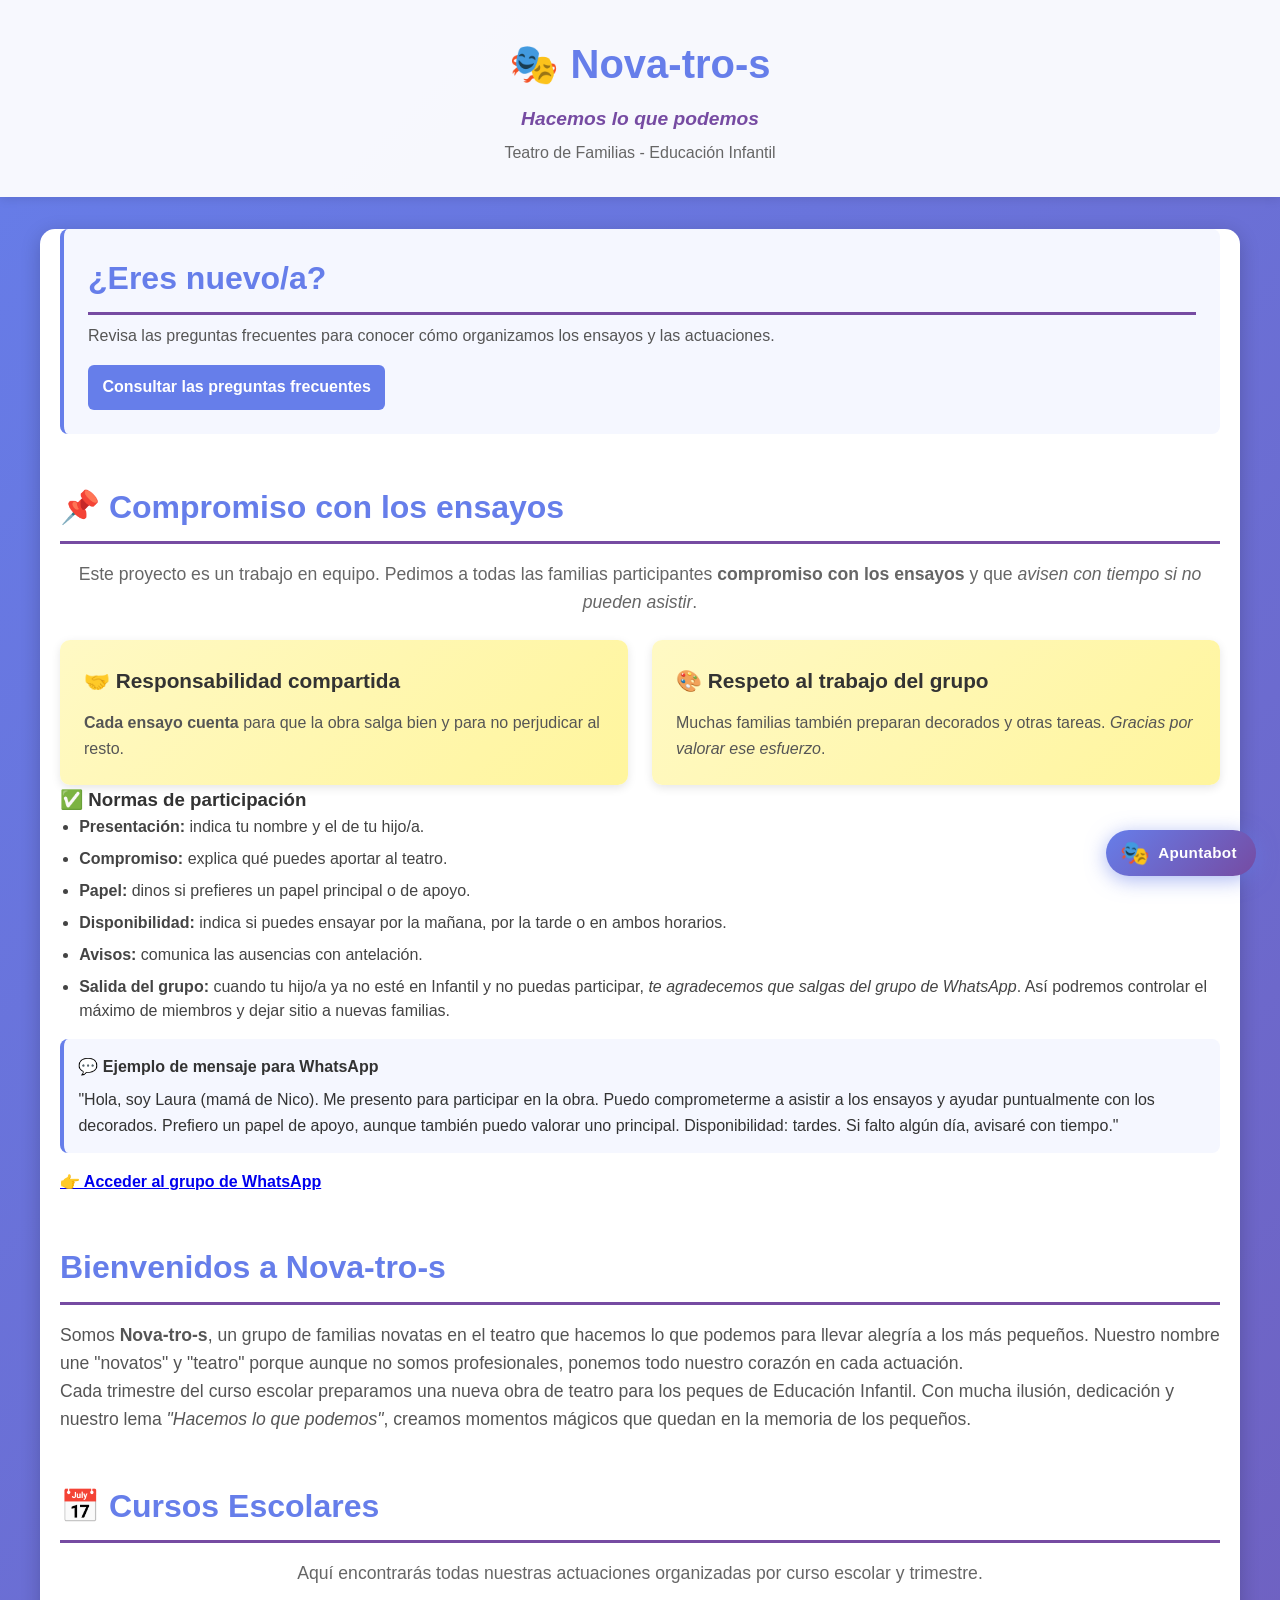
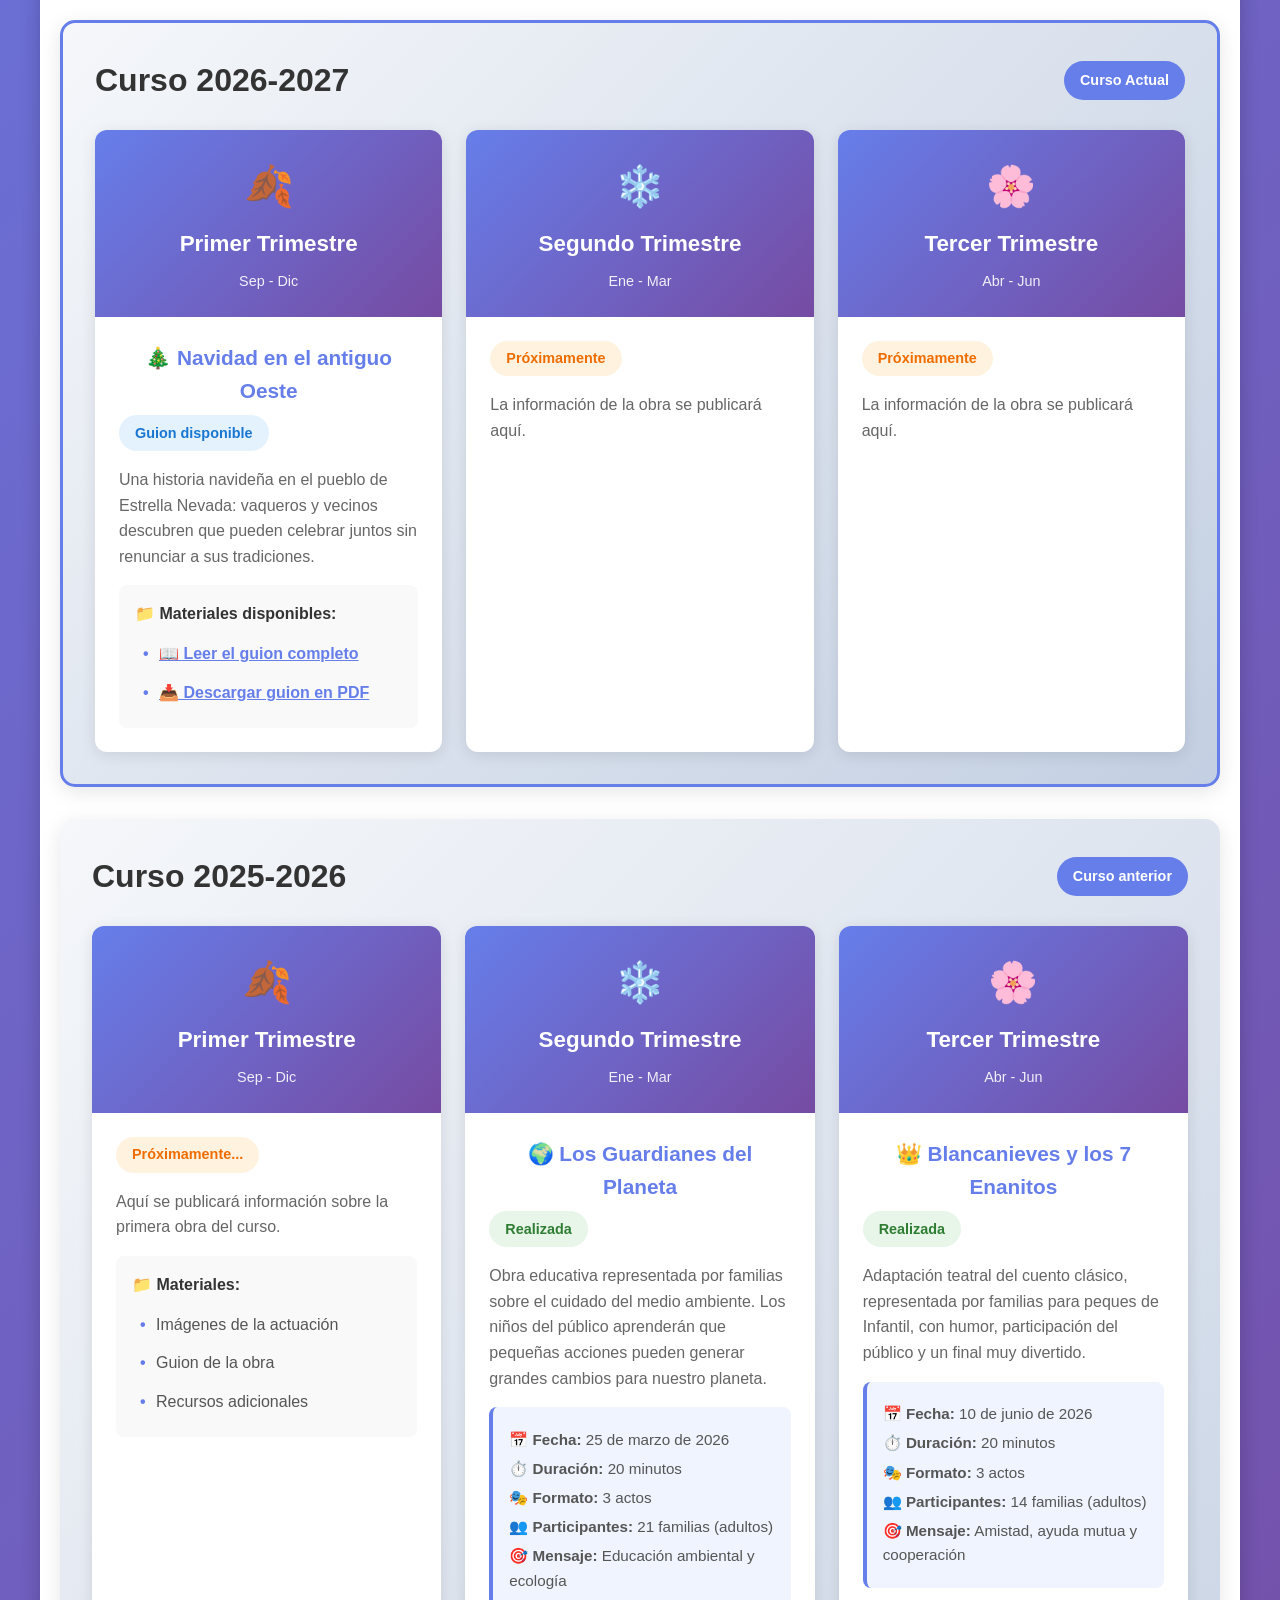
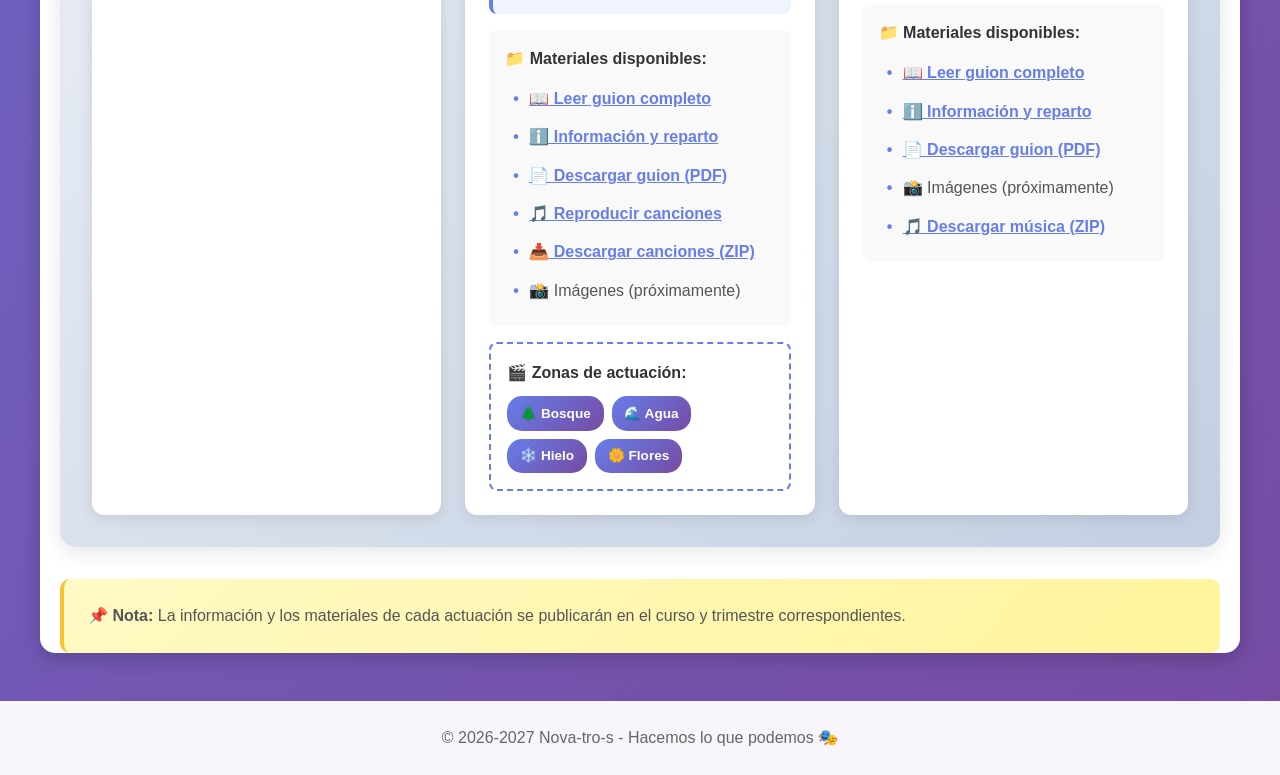
==== index.html @ dc146856 "fAq" ====
<!DOCTYPE html>
<html lang="es">
<head>
    <meta charset="UTF-8">
    <meta name="viewport" content="width=device-width, initial-scale=1.0">
    <title>Nova-tro-s - Teatro de Familias</title>
    <link rel="stylesheet" href="styles.css">
</head>
<body>
    <header>
        <div class="container">
            <h1>🎭 Nova-tro-s</h1>
            <p class="subtitle">Hacemos lo que podemos</p>
            <p class="tagline">Teatro de Familias - Educación Infantil</p>
        </div>
    </header>

    <main class="container">
        <section class="faq-promo" aria-labelledby="faq-promo-title">
            <h2 id="faq-promo-title">¿Eres nuevo/a?</h2>
            <p>Revisa las preguntas frecuentes para conocer cómo organizamos los ensayos y las actuaciones.</p>
            <a class="faq-promo-link" href="preguntas-frecuentes.html">Consultar las preguntas frecuentes</a>
        </section>

        <section class="acknowledgments">
            <h2>📌 Compromiso con los ensayos</h2>
            <p class="ack-intro">
                Este proyecto es un trabajo en equipo. Pedimos a todas las familias participantes
                <strong>compromiso con los ensayos</strong> y que <em>avisen con tiempo si no pueden asistir</em>.
            </p>
            <div class="ack-grid">
                <div class="ack-category">
                    <h3>🤝 Responsabilidad compartida</h3>
                    <p><strong>Cada ensayo cuenta</strong> para que la obra salga bien y para no perjudicar al resto.</p>
                </div>
                <div class="ack-category">
                    <h3>🎨 Respeto al trabajo del grupo</h3>
                    <p>Muchas familias también preparan decorados y otras tareas. <em>Gracias por valorar ese esfuerzo</em>.</p>
                </div>
            </div>

            <h3>✅ Normas de participación</h3>
            <ul class="commitment-rules">
                <li><strong>Presentación:</strong> indica tu nombre y el de tu hijo/a.</li>
                <li><strong>Compromiso:</strong> explica qué puedes aportar al teatro.</li>
                <li><strong>Papel:</strong> dinos si prefieres un papel principal o de apoyo.</li>
                <li><strong>Disponibilidad:</strong> indica si puedes ensayar por la mañana, por la tarde o en ambos horarios.</li>
                <li><strong>Avisos:</strong> comunica las ausencias con antelación.</li>
                <li><strong>Salida del grupo:</strong> cuando tu hijo/a ya no esté en Infantil y no puedas participar, <em>te agradecemos que salgas del grupo de WhatsApp</em>. Así podremos controlar el máximo de miembros y dejar sitio a nuevas familias.</li>
            </ul>

            <div class="whatsapp-example">
                <p><strong>💬 Ejemplo de mensaje para WhatsApp</strong></p>
                <p>
                    "Hola, soy Laura (mamá de Nico). Me presento para participar en la obra. Puedo comprometerme a asistir
                    a los ensayos y ayudar puntualmente con los decorados. Prefiero un papel de apoyo, aunque también puedo
                    valorar uno principal. Disponibilidad: tardes. Si falto algún día, avisaré con tiempo."
                </p>
            </div>
            <p><strong><a href="https://chat.whatsapp.com/KseNFmIrTTp36YrCWEgVMC" target="_blank" rel="noopener noreferrer">👉 Acceder al grupo de WhatsApp</a></strong></p>
        </section>

        <section class="intro">
            <h2>Bienvenidos a Nova-tro-s</h2>
            <p>Somos <strong>Nova-tro-s</strong>, un grupo de familias novatas en el teatro que hacemos lo que podemos 
            para llevar alegría a los más pequeños. Nuestro nombre une "novatos" y "teatro" porque aunque no somos 
            profesionales, ponemos todo nuestro corazón en cada actuación.</p>
            <p>Cada trimestre del curso escolar preparamos una nueva obra de teatro para los peques de Educación Infantil. 
            Con mucha ilusión, dedicación y nuestro lema <em>"Hacemos lo que podemos"</em>, creamos momentos mágicos 
            que quedan en la memoria de los pequeños.</p>
        </section>

        <section class="school-courses">
            <h2>📅 Cursos Escolares</h2>
            <p class="courses-intro">Aquí encontrarás todas nuestras actuaciones organizadas por curso escolar y trimestre.</p>
            
            <div class="course-year active">
                <div class="course-header">
                    <h3>Curso 2026-2027</h3>
                    <span class="current-badge">Curso Actual</span>
                </div>

                <div class="trimesters-container">
                    <div class="trimester-box">
                        <div class="trimester-header">
                            <span class="trimester-icon">🍂</span>
                            <h4>Primer Trimestre</h4>
                            <span class="trimester-period">Sep - Dic</span>
                        </div>
                        <div class="trimester-content">
                            <h5 class="play-title">🎄 Navidad en el antiguo Oeste</h5>
                            <p class="status current">Guion disponible</p>
                            <p class="trimester-info">Una historia navideña en el pueblo de Estrella Nevada: vaqueros y vecinos descubren que pueden celebrar juntos sin renunciar a sus tradiciones.</p>
                            <div class="trimester-materials">
                                <p><strong>📁 Materiales disponibles:</strong></p>
                                <ul>
                                    <li><a href="2026-2027/Trimestre1/index.html">📖 Leer el guion completo</a></li>
                                    <li><a href="2026-2027/Trimestre1/Navidad_en_el_antiguo_Oeste.pdf" download>📥 Descargar guion en PDF</a></li>
                                </ul>
                            </div>
                        </div>
                    </div>

                    <div class="trimester-box">
                        <div class="trimester-header">
                            <span class="trimester-icon">❄️</span>
                            <h4>Segundo Trimestre</h4>
                            <span class="trimester-period">Ene - Mar</span>
                        </div>
                        <div class="trimester-content">
                            <p class="status pending">Próximamente</p>
                            <p class="trimester-info">La información de la obra se publicará aquí.</p>
                        </div>
                    </div>

                    <div class="trimester-box">
                        <div class="trimester-header">
                            <span class="trimester-icon">🌸</span>
                            <h4>Tercer Trimestre</h4>
                            <span class="trimester-period">Abr - Jun</span>
                        </div>
                        <div class="trimester-content">
                            <p class="status pending">Próximamente</p>
                            <p class="trimester-info">La información de la obra se publicará aquí.</p>
                        </div>
                    </div>
                </div>
            </div>

            <div class="course-year">
                <div class="course-header">
                    <h3>Curso 2025-2026</h3>
                    <span class="current-badge">Curso anterior</span>
                </div>
                
                <div class="trimesters-container">
                    <div class="trimester-box">
                        <div class="trimester-header">
                            <span class="trimester-icon">🍂</span>
                            <h4>Primer Trimestre</h4>
                            <span class="trimester-period">Sep - Dic</span>
                        </div>
                        <div class="trimester-content">
                            <p class="status pending">Próximamente...</p>
                            <p class="trimester-info">Aquí se publicará información sobre la primera obra del curso.</p>
                            <div class="trimester-materials">
                                <p><strong>📁 Materiales:</strong></p>
                                <ul>
                                    <li>Imágenes de la actuación</li>
                                    <li>Guion de la obra</li>
                                    <li>Recursos adicionales</li>
                                </ul>
                            </div>
                        </div>
                    </div>

                    <div class="trimester-box">
                        <div class="trimester-header">
                            <span class="trimester-icon">❄️</span>
                            <h4>Segundo Trimestre</h4>
                            <span class="trimester-period">Ene - Mar</span>
                        </div>
                        <div class="trimester-content">
                            <h5 class="play-title">🌍 Los Guardianes del Planeta</h5>
                            <p class="status completed">Realizada</p>
                            <p class="trimester-info">Obra educativa representada por familias sobre el cuidado del medio ambiente. Los niños del público aprenderán que pequeñas acciones pueden generar grandes cambios para nuestro planeta.</p>
                            
                            <div class="play-details">
                                <p><strong>📅 Fecha:</strong> 25 de marzo de 2026</p>
                                <p><strong>⏱️ Duración:</strong> 20 minutos</p>
                                <p><strong>🎭 Formato:</strong> 3 actos</p>
                                <p><strong>👥 Participantes:</strong> 21 familias (adultos)</p>
                                <p><strong>🎯 Mensaje:</strong> Educación ambiental y ecología</p>
                            </div>
                            
                            <div class="trimester-materials">
                                <p><strong>📁 Materiales disponibles:</strong></p>
                                <ul>
                                    <li><a href="2025-2026/Trimestre2/los-guardianes-del-planeta.html" target="_blank">📖 Leer guion completo</a></li>
                                    <li><a href="2025-2026/Trimestre2/index.html" target="_blank">ℹ️ Información y reparto</a></li>
                                    <li><a href="2025-2026/Trimestre2/los-guardianes-del-planeta.pdf" download>📄 Descargar guion (PDF)</a></li>
                                    <li><a href="2025-2026/Trimestre2/los-guardianes-del-planeta.html" target="_blank">🎵 Reproducir canciones</a></li>
                                    <li><a href="2025-2026/Trimestre2/musica/canciones-guardianes-planeta.zip" download>📥 Descargar canciones (ZIP)</a></li>
                                    <li>📸 Imágenes (próximamente)</li>
                                </ul>
                            </div>
                            
                            <div class="play-zones">
                                <p><strong>🎬 Zonas de actuación:</strong></p>
                                <div class="zones-list">
                                    <span class="zone-tag">🌲 Bosque</span>
                                    <span class="zone-tag">🌊 Agua</span>
                                    <span class="zone-tag">❄️ Hielo</span>
                                    <span class="zone-tag">🌼 Flores</span>
                                </div>
                            </div>
                        </div>
                    </div>

                    <div class="trimester-box">
                        <div class="trimester-header">
                            <span class="trimester-icon">🌸</span>
                            <h4>Tercer Trimestre</h4>
                            <span class="trimester-period">Abr - Jun</span>
                        </div>
                        <div class="trimester-content">
                            <h5 class="play-title">👑 Blancanieves y los 7 Enanitos</h5>
                            <p class="status completed">Realizada</p>
                            <p class="trimester-info">Adaptación teatral del cuento clásico, representada por familias para peques de Infantil, con humor, participación del público y un final muy divertido.</p>

                            <div class="play-details">
                                <p><strong>📅 Fecha:</strong> 10 de junio de 2026</p>
                                <p><strong>⏱️ Duración:</strong> 20 minutos</p>
                                <p><strong>🎭 Formato:</strong> 3 actos</p>
                                <p><strong>👥 Participantes:</strong> 14 familias (adultos)</p>
                                <p><strong>🎯 Mensaje:</strong> Amistad, ayuda mutua y cooperación</p>
                            </div>

                            <div class="trimester-materials">
                                <p><strong>📁 Materiales disponibles:</strong></p>
                                <ul>
                                    <li><a href="2025-2026/Trimestre3/blancanieves-y-los-7-enanitos.html" target="_blank">📖 Leer guion completo</a></li>
                                    <li><a href="2025-2026/Trimestre3/index.html" target="_blank">ℹ️ Información y reparto</a></li>
                                    <li><a href="2025-2026/Trimestre3/blancanieves-y-los-7-enanitos.pdf" download>📄 Descargar guion (PDF)</a></li>
                                    <li>📸 Imágenes (próximamente)</li>
                                    <li><a href="2025-2026/Trimestre3/musica-blancanieves-y-los-7-enanitos.zip" download>🎵 Descargar música (ZIP)</a></li>
                                </ul>
                            </div>
                        </div>
                    </div>
                </div>
            </div>

            <div class="course-note">
                <p><strong>📌 Nota:</strong> La información y los materiales de cada actuación se publicarán en el curso y trimestre correspondientes.</p>
            </div>
        </section>



    </main>

    <footer>
        <div class="container">
            <p>&copy; 2026-2027 Nova-tro-s - Hacemos lo que podemos 🎭</p>
        </div>
    </footer>

    <!-- Apuntabot – widget flotante –––––––––––––––––––––– -->
    <div id="apuntabot-widget" class="apuntabot-widget">

        <!-- Panel del chat (oculto por defecto) -->
        <div id="apuntabot-panel" class="apuntabot-panel" aria-hidden="true">
            <div class="chat-header">
                <span class="chat-bot-icon">🎭</span>
                <div class="chat-bot-info">
                    <strong>Apuntabot</strong>
                    <span class="chat-bot-status">● En línea</span>
                </div>
                <button id="apuntabot-close" class="apuntabot-close" aria-label="Cerrar chat">✕</button>
            </div>
            <div id="chatMessages" class="chat-messages">
                <div class="message bot-message">
                    <span class="bot-avatar">🎭</span>
                    <div class="bot-bubble">
                        <p>¡Hola! Soy <strong>Apuntabot</strong>, el apuntador digital de Nova-tro-s 🎭</p>
                            <p>Primero elige qué trimestre quieres consultar y luego te enseño fecha, reparto, guion, PDF y más:</p>
                        <div class="quick-replies">
                            <button class="qr-btn" data-q="Segundo trimestre">❄️ Segundo trimestre</button>
                            <button class="qr-btn" data-q="Tercer trimestre">🌸 Tercer trimestre</button>
                            <button class="qr-btn" data-q="Descargar canciones del tercer trimestre">🎵 Música 3º trimestre</button>
                            <button class="qr-btn" data-q="Programación completa del curso">📅 Todos los trimestres</button>
                        </div>
                    </div>
                </div>
            </div>
            <div class="quick-replies-bar">
                <button class="qr-btn qr-small" data-q="Segundo trimestre">❄️ Segundo</button>
                <button class="qr-btn qr-small" data-q="Tercer trimestre">🌸 Tercero</button>
                <button class="qr-btn qr-small" data-q="Descargar canciones del tercer trimestre">🎵 Música 3º</button>
                <button class="qr-btn qr-small" data-q="¿Cuándo son los ensayos?">🏋️ Ensayos</button>
                <button class="qr-btn qr-small" data-q="Programación completa del curso">📅 Curso</button>
            </div>
            <div class="chat-input-container">
                <input type="text" id="chatInput" placeholder="Pregúntale algo a Apuntabot..." />
                <button id="sendButton" aria-label="Enviar">➤</button>
            </div>
        </div>

        <!-- Botón flotante –– siempre visible –– -->
        <button id="apuntabot-toggle" class="apuntabot-toggle" aria-label="Abrir Apuntabot">
            <span class="apuntabot-toggle-icon">🎭</span>
            <span class="apuntabot-toggle-label">Apuntabot</span>
        </button>

    </div>

    <script src="chatbot.js"></script>
</body>
</html>
---- styles.css ----
* {
    margin: 0;
    padding: 0;
    box-sizing: border-box;
}

body {
    font-family: 'Segoe UI', Tahoma, Geneva, Verdana, sans-serif;
    line-height: 1.6;
    color: #333;
    background: linear-gradient(135deg, #667eea 0%, #764ba2 100%);
    min-height: 100vh;
}

.container {
    max-width: 1200px;
    margin: 0 auto;
    padding: 0 20px;
}

/* Header */
header {
    background: rgba(255, 255, 255, 0.95);
    padding: 2rem 0;
    text-align: center;
    box-shadow: 0 2px 10px rgba(0, 0, 0, 0.1);
    margin-bottom: 2rem;
}

header h1 {
    font-size: 2.5rem;
    color: #667eea;
    margin-bottom: 0.5rem;
}

.subtitle {
    font-size: 1.2rem;
    color: #764ba2;
    font-weight: bold;
    font-style: italic;
}

.tagline {
    font-size: 1rem;
    color: #666;
    margin-top: 0.3rem;
}

/* Main content */
main {
    background: white;
    border-radius: 15px;
    padding: 2rem;
    margin-bottom: 2rem;
    box-shadow: 0 5px 20px rgba(0, 0, 0, 0.2);
}

section {
    margin-bottom: 3rem;
}

h2 {
    color: #667eea;
    font-size: 2rem;
    margin-bottom: 1rem;
    border-bottom: 3px solid #764ba2;
    padding-bottom: 0.5rem;
}

.intro p {
    font-size: 1.1rem;
    color: #555;
}

/* School Courses Section */
.school-courses {
    margin-bottom: 3rem;
}

.courses-intro {
    color: #666;
    font-size: 1.1rem;
    margin-bottom: 2rem;
    text-align: center;
}

.course-year {
    background: linear-gradient(135deg, #f5f7fa 0%, #c3cfe2 100%);
    padding: 2rem;
    border-radius: 15px;
    margin-bottom: 2rem;
    box-shadow: 0 5px 20px rgba(0, 0, 0, 0.1);
}

.course-year.active {
    border: 3px solid #667eea;
}

.course-header {
    display: flex;
    justify-content: space-between;
    align-items: center;
    margin-bottom: 1.5rem;
    flex-wrap: wrap;
    gap: 1rem;
}

.course-header h3 {
    color: #333;
    font-size: 2rem;
    margin: 0;
}

.current-badge {
    background: #667eea;
    color: white;
    padding: 0.5rem 1rem;
    border-radius: 20px;
    font-size: 0.9rem;
    font-weight: bold;
}

.trimesters-container {
    display: grid;
    grid-template-columns: repeat(auto-fit, minmax(280px, 1fr));
    gap: 1.5rem;
}

.trimester-box {
    background: white;
    border-radius: 12px;
    overflow: hidden;
    box-shadow: 0 3px 15px rgba(0, 0, 0, 0.1);
    transition: transform 0.3s ease, box-shadow 0.3s ease;
}

.trimester-box:hover {
    transform: translateY(-5px);
    box-shadow: 0 5px 25px rgba(0, 0, 0, 0.2);
}

.trimester-header {
    background: linear-gradient(135deg, #667eea 0%, #764ba2 100%);
    color: white;
    padding: 1.5rem;
    text-align: center;
}

.trimester-icon {
    font-size: 2.5rem;
    display: block;
    margin-bottom: 0.5rem;
}

.trimester-header h4 {
    font-size: 1.4rem;
    margin: 0.5rem 0;
}

.trimester-period {
    display: block;
    font-size: 0.9rem;
    opacity: 0.9;
    margin-top: 0.3rem;
}

.trimester-content {
    padding: 1.5rem;
}

.status {
    display: inline-block;
    padding: 0.4rem 1rem;
    border-radius: 20px;
    font-size: 0.9rem;
    font-weight: bold;
    margin-bottom: 1rem;
}

.status.pending {
    background: #fff3e0;
    color: #ef6c00;
}

.status.completed {
    background: #e8f5e9;
    color: #2e7d32;
}

.status.current {
    background: #e3f2fd;
    color: #1976d2;
}

.trimester-info {
    color: #666;
    margin-bottom: 1rem;
    line-height: 1.6;
}

.trimester-materials {
    background: #f9f9f9;
    padding: 1rem;
    border-radius: 8px;
    margin-top: 1rem;
}

.trimester-materials p {
    color: #333;
    font-weight: 600;
    margin-bottom: 0.5rem;
}

.trimester-materials ul {
    list-style: none;
    padding: 0;
    margin: 0;
}

.trimester-materials li {
    padding: 0.4rem 0;
    color: #555;
    position: relative;
    padding-left: 1.5rem;
}

.trimester-materials li:before {
    content: "•";
    position: absolute;
    left: 0.5rem;
    color: #667eea;
    font-weight: bold;
}

.trimester-materials a {
    color: #667eea;
    text-decoration: underline;
    font-weight: 600;
}

.trimester-materials a:hover {
    text-decoration: underline;
    color: #764ba2;
}

/* Play specific styles */
.play-title {
    font-size: 1.3rem;
    color: #667eea;
    font-weight: bold;
    margin-bottom: 0.5rem;
    text-align: center;
}

.play-details {
    background: #f0f4ff;
    padding: 1rem;
    border-radius: 8px;
    margin: 1rem 0;
    border-left: 4px solid #667eea;
}

.play-details p {
    color: #555;
    margin: 0.3rem 0;
    font-size: 0.95rem;
}

.play-zones {
    margin-top: 1rem;
    padding: 1rem;
    background: #fff;
    border-radius: 8px;
    border: 2px dashed #667eea;
}

.play-zones p {
    color: #333;
    font-weight: 600;
    margin-bottom: 0.7rem;
}

.zones-list {
    display: flex;
    flex-wrap: wrap;
    gap: 0.5rem;
}

.zone-tag {
    display: inline-block;
    background: linear-gradient(135deg, #667eea 0%, #764ba2 100%);
    color: white;
    padding: 0.4rem 0.8rem;
    border-radius: 15px;
    font-size: 0.85rem;
    font-weight: 600;
}

.course-note {
    background: linear-gradient(135deg, #fff9c4 0%, #fff59d 100%);
    padding: 1.5rem;
    border-radius: 10px;
    margin-top: 2rem;
    border-left: 4px solid #fbc02d;
}

.course-note p {
    color: #555;
    margin: 0;
    line-height: 1.6;
}

/* Performance Cards */
.performances {
    display: flex;
    flex-direction: column;
    gap: 2rem;
}

.performance-card {
    background: linear-gradient(135deg, #f5f7fa 0%, #c3cfe2 100%);
    padding: 2rem;
    border-radius: 12px;
    box-shadow: 0 3px 15px rgba(0, 0, 0, 0.1);
    position: relative;
    transition: transform 0.3s ease, box-shadow 0.3s ease;
}

.performance-card:hover {
    transform: translateY(-5px);
    box-shadow: 0 5px 25px rgba(0, 0, 0, 0.2);
}

.performance-card.upcoming {
    border: 3px solid #667eea;
    background: linear-gradient(135deg, #e0f7fa 0%, #b2ebf2 100%);
}

.trimester-badge {
    display: inline-block;
    background: #667eea;
    color: white;
    padding: 0.5rem 1rem;
    border-radius: 20px;
    font-size: 0.9rem;
    font-weight: bold;
    margin-bottom: 1rem;
}

.performance-card h3 {
    color: #333;
    font-size: 1.8rem;
    margin-bottom: 1rem;
}

.details {
    margin: 1rem 0;
    padding: 1rem;
    background: rgba(255, 255, 255, 0.7);
    border-radius: 8px;
}

.details p {
    margin: 0.5rem 0;
    font-size: 1rem;
}

.description {
    color: #555;
    font-style: italic;
    margin-top: 1rem;
}

/* ================================================================
   APUNTABOT – Widget flotante (esquina inferior derecha)
   ================================================================ */

/* Contenedor raíz del widget */
.apuntabot-widget {
    position: fixed;
    bottom: 24px;
    right: 24px;
    z-index: 9999;
    display: flex;
    flex-direction: column;
    align-items: flex-end;
    gap: 12px;
}

/* Panel del chat */
.apuntabot-panel {
    width: 360px;
    max-height: 520px;
    background: white;
    border-radius: 18px;
    box-shadow: 0 8px 40px rgba(102, 126, 234, 0.35);
    display: flex;
    flex-direction: column;
    overflow: hidden;
    /* animación de entrada/salida */
    transform-origin: bottom right;
    transition: opacity 0.25s ease, transform 0.25s ease;
}

.apuntabot-panel[aria-hidden="true"] {
    opacity: 0;
    transform: scale(0.85) translateY(20px);
    pointer-events: none;
}

.apuntabot-panel[aria-hidden="false"] {
    opacity: 1;
    transform: scale(1) translateY(0);
    pointer-events: all;
}

/* Botón flotante siempre visible */
.apuntabot-toggle {
    display: flex;
    align-items: center;
    gap: 0.5rem;
    padding: 0.7rem 1.2rem 0.7rem 0.9rem;
    background: linear-gradient(135deg, #667eea 0%, #764ba2 100%);
    color: white;
    border: none;
    border-radius: 50px;
    font-size: 1rem;
    font-weight: bold;
    cursor: pointer;
    box-shadow: 0 4px 20px rgba(102, 126, 234, 0.55);
    transition: transform 0.2s ease, box-shadow 0.2s ease;
}

.apuntabot-toggle:hover {
    transform: translateY(-3px);
    box-shadow: 0 8px 28px rgba(102, 126, 234, 0.65);
}

.apuntabot-toggle-icon {
    font-size: 1.5rem;
    line-height: 1;
}

.apuntabot-toggle-label {
    font-size: 0.95rem;
    letter-spacing: 0.02em;
}

/* Header del chat */
.chat-header {
    display: flex;
    align-items: center;
    gap: 0.75rem;
    padding: 0.9rem 1.2rem;
    background: linear-gradient(135deg, #667eea 0%, #764ba2 100%);
    color: white;
    flex-shrink: 0;
}

.chat-bot-icon {
    font-size: 1.8rem;
    line-height: 1;
}

.chat-bot-info {
    display: flex;
    flex-direction: column;
    flex: 1;
}

.chat-bot-info strong {
    font-size: 1rem;
}

.chat-bot-status {
    font-size: 0.75rem;
    opacity: 0.85;
    color: #a8f0c6;
}

/* Botón cerrar (X) */
.apuntabot-close {
    background: rgba(255, 255, 255, 0.2);
    border: none;
    border-radius: 50%;
    color: white;
    font-size: 1rem;
    width: 30px;
    height: 30px;
    cursor: pointer;
    display: flex;
    align-items: center;
    justify-content: center;
    transition: background 0.2s;
    flex-shrink: 0;
}

.apuntabot-close:hover {
    background: rgba(255, 255, 255, 0.35);
}

/* Área de mensajes */
.chat-messages {
    flex: 1;
    overflow-y: auto;
    padding: 1rem;
    background: #f4f6fb;
    display: flex;
    flex-direction: column;
    gap: 0.75rem;
    min-height: 0;
}

.message {
    display: flex;
    align-items: flex-start;
    gap: 0.5rem;
    animation: fadeIn 0.3s ease;
    max-width: 92%;
}

@keyframes fadeIn {
    from { opacity: 0; transform: translateY(8px); }
    to   { opacity: 1; transform: translateY(0); }
}

/* Mensajes del bot */
.bot-message {
    align-self: flex-start;
}

.bot-avatar {
    font-size: 1.4rem;
    flex-shrink: 0;
    margin-top: 2px;
}

.bot-bubble {
    background: white;
    border: 1px solid #dde3f5;
    border-radius: 0 14px 14px 14px;
    padding: 0.75rem 0.9rem;
    box-shadow: 0 2px 6px rgba(102, 126, 234, 0.08);
    font-size: 0.88rem;
    line-height: 1.5;
    color: #333;
}

.bot-bubble p { margin-bottom: 0.35rem; }
.bot-bubble p:last-child { margin-bottom: 0; }
.bot-bubble ul { margin: 0.3rem 0 0 1rem; }
.bot-bubble li { margin: 0.2rem 0; }

/* Botones de pregunta rápida dentro del chat */
.quick-replies {
    display: flex;
    flex-wrap: wrap;
    gap: 0.4rem;
    margin-top: 0.6rem;
}

.qr-btn {
    background: #f0f3ff;
    border: 1.5px solid #b0bdf5;
    border-radius: 20px;
    color: #4a5ac7;
    font-size: 0.78rem;
    font-family: inherit;
    padding: 0.35rem 0.75rem;
    cursor: pointer;
    transition: background 0.18s ease, border-color 0.18s ease, transform 0.15s ease;
    line-height: 1.3;
}

.qr-btn:hover {
    background: #667eea;
    border-color: #667eea;
    color: white;
    transform: translateY(-1px);
}

.qr-btn:active {
    transform: scale(0.96);
}

/* Barra rápida fija sobre el input */
.quick-replies-bar {
    display: flex;
    gap: 0.4rem;
    padding: 0.5rem 0.9rem 0;
    background: white;
    overflow-x: auto;
    scrollbar-width: none;
    flex-shrink: 0;
}

.quick-replies-bar::-webkit-scrollbar {
    display: none;
}

.qr-btn.qr-small {
    font-size: 0.75rem;
    padding: 0.3rem 0.65rem;
    white-space: nowrap;
    flex-shrink: 0;
}

/* Mensajes del usuario */
.user-message {
    align-self: flex-end;
    margin-left: auto;
    flex-direction: row-reverse;
    max-width: 80%;
}

.user-message p {
    background: linear-gradient(135deg, #667eea 0%, #764ba2 100%);
    color: white;
    border-radius: 14px 0 14px 14px;
    padding: 0.65rem 0.9rem;
    font-size: 0.88rem;
    line-height: 1.4;
    margin: 0;
}

/* Input */
.chat-input-container {
    display: flex;
    align-items: center;
    gap: 0.5rem;
    padding: 0.75rem 0.9rem;
    background: white;
    border-top: 1px solid #eee;
    flex-shrink: 0;
}

#chatInput {
    flex: 1;
    padding: 0.6rem 0.9rem;
    border: 2px solid #ddd;
    border-radius: 25px;
    font-size: 0.9rem;
    outline: none;
    transition: border-color 0.3s ease;
}

#chatInput:focus {
    border-color: #667eea;
}

#sendButton {
    width: 40px;
    height: 40px;
    background: linear-gradient(135deg, #667eea 0%, #764ba2 100%);
    color: white;
    border: none;
    border-radius: 50%;
    font-size: 1.1rem;
    cursor: pointer;
    display: flex;
    align-items: center;
    justify-content: center;
    flex-shrink: 0;
    transition: transform 0.2s ease, opacity 0.2s ease;
}

#sendButton:hover {
    transform: scale(1.1);
    opacity: 0.9;
}

/* Responsive: en móvil el panel ocupa casi toda la pantalla */
@media (max-width: 420px) {
    .apuntabot-widget {
        bottom: 16px;
        right: 12px;
        left: 12px;
        align-items: flex-end;
    }
    .apuntabot-panel {
        width: 100%;
    }
    .apuntabot-toggle-label {
        display: none;
    }
    .apuntabot-toggle {
        padding: 0.75rem;
        border-radius: 50%;
    }
}

/* News Section */
.news {
    margin-bottom: 3rem;
}

.news-grid {
    display: grid;
    grid-template-columns: repeat(auto-fit, minmax(300px, 1fr));
    gap: 1.5rem;
    margin-top: 1.5rem;
}

.news-item {
    background: linear-gradient(135deg, #ffecd2 0%, #fcb69f 100%);
    padding: 1.5rem;
    border-radius: 10px;
    box-shadow: 0 3px 10px rgba(0, 0, 0, 0.1);
    transition: transform 0.3s ease;
}

.news-item:hover {
    transform: translateY(-5px);
}

.news-date {
    display: inline-block;
    background: #667eea;
    color: white;
    padding: 0.3rem 0.8rem;
    border-radius: 15px;
    font-size: 0.85rem;
    font-weight: bold;
    margin-bottom: 0.8rem;
}

.news-item h3 {
    color: #333;
    font-size: 1.3rem;
    margin-bottom: 0.8rem;
}

.news-item p {
    color: #555;
    line-height: 1.6;
}

/* Gallery Section */
.gallery {
    margin-bottom: 3rem;
}

.gallery-intro {
    color: #666;
    font-size: 1.1rem;
    margin-bottom: 1.5rem;
    text-align: center;
}

.gallery-grid {
    display: grid;
    grid-template-columns: repeat(auto-fit, minmax(200px, 1fr));
    gap: 1.5rem;
    margin-top: 1.5rem;
}

.gallery-item {
    background: #f9f9f9;
    border-radius: 10px;
    overflow: hidden;
    box-shadow: 0 3px 10px rgba(0, 0, 0, 0.1);
    transition: transform 0.3s ease;
}

.gallery-item:hover {
    transform: scale(1.05);
}

.gallery-placeholder {
    background: linear-gradient(135deg, #667eea 0%, #764ba2 100%);
    height: 200px;
    display: flex;
    align-items: center;
    justify-content: center;
    font-size: 4rem;
}

.gallery-caption {
    padding: 1rem;
    text-align: center;
    color: #555;
    font-weight: 500;
}

/* Resources Section */
.resources {
    margin-bottom: 3rem;
}

.resources-intro {
    color: #666;
    font-size: 1.1rem;
    margin-bottom: 1.5rem;
    text-align: center;
}

.resources-grid {
    display: grid;
    grid-template-columns: repeat(auto-fit, minmax(250px, 1fr));
    gap: 1.5rem;
    margin-top: 1.5rem;
}

.resource-card {
    background: linear-gradient(135deg, #e0f7fa 0%, #b2ebf2 100%);
    padding: 1.5rem;
    border-radius: 10px;
    box-shadow: 0 3px 10px rgba(0, 0, 0, 0.1);
    transition: transform 0.3s ease;
}

.resource-card:hover {
    transform: translateY(-5px);
}

.resource-icon {
    font-size: 3rem;
    text-align: center;
    margin-bottom: 1rem;
}

.resource-card h3 {
    color: #333;
    font-size: 1.4rem;
    margin-bottom: 0.8rem;
    text-align: center;
}

.resource-card > p {
    color: #555;
    text-align: center;
    margin-bottom: 1rem;
}

.resource-card ul {
    list-style: none;
    padding: 0;
}

.resource-card li {
    padding: 0.5rem 0;
    color: #444;
    border-bottom: 1px solid rgba(0, 0, 0, 0.1);
}

.resource-card li:last-child {
    border-bottom: none;
}

/* Collaboration Section */
.collaboration {
    margin-bottom: 3rem;
}

.collab-intro {
    color: #666;
    font-size: 1.1rem;
    margin-bottom: 1.5rem;
    text-align: center;
}

.collab-grid {
    display: grid;
    grid-template-columns: repeat(auto-fit, minmax(200px, 1fr));
    gap: 1.5rem;
    margin-top: 1.5rem;
}

.collab-card {
    background: linear-gradient(135deg, #fff5e6 0%, #ffe0b2 100%);
    padding: 1.5rem;
    border-radius: 10px;
    box-shadow: 0 3px 10px rgba(0, 0, 0, 0.1);
    text-align: center;
    transition: transform 0.3s ease;
}

.collab-card:hover {
    transform: translateY(-5px);
}

.collab-icon {
    font-size: 3rem;
    margin-bottom: 1rem;
}

.collab-card h3 {
    color: #333;
    font-size: 1.3rem;
    margin-bottom: 0.8rem;
}

.collab-card p {
    color: #555;
    line-height: 1.6;
}

/* Contact Form Section */
.contact-form-section {
    background: linear-gradient(135deg, #e8eaf6 0%, #c5cae9 100%);
    padding: 2rem;
    border-radius: 12px;
    margin-bottom: 3rem;
}

.contact-intro {
    color: #666;
    font-size: 1.1rem;
    margin-bottom: 1.5rem;
    text-align: center;
}

.contact-form {
    max-width: 600px;
    margin: 0 auto;
    background: white;
    padding: 2rem;
    border-radius: 10px;
    box-shadow: 0 3px 15px rgba(0, 0, 0, 0.1);
}

.form-group {
    margin-bottom: 1.5rem;
}

.form-group label {
    display: block;
    color: #333;
    font-weight: 600;
    margin-bottom: 0.5rem;
}

.form-group input,
.form-group select,
.form-group textarea {
    width: 100%;
    padding: 0.8rem;
    border: 2px solid #ddd;
    border-radius: 8px;
    font-size: 1rem;
    font-family: inherit;
    transition: border-color 0.3s ease;
}

.form-group input:focus,
.form-group select:focus,
.form-group textarea:focus {
    outline: none;
    border-color: #667eea;
}

.submit-btn {
    width: 100%;
    padding: 1rem;
    background: #667eea;
    color: white;
    border: none;
    border-radius: 8px;
    font-size: 1.1rem;
    font-weight: bold;
    cursor: pointer;
    transition: background 0.3s ease;
}

.submit-btn:hover {
    background: #764ba2;
}

.form-message {
    margin-top: 1rem;
    padding: 1rem;
    border-radius: 8px;
    text-align: center;
    font-weight: 500;
    display: none;
}

.form-message.success {
    background: #c8e6c9;
    color: #2e7d32;
    display: block;
}

.form-message.error {
    background: #ffcdd2;
    color: #c62828;
    display: block;
}

/* Acknowledgments Section */
.acknowledgments {
    margin-bottom: 3rem;
}

.faq-promo {
    background: #f5f7ff;
    border-left: 4px solid #667eea;
    border-radius: 8px;
    margin-bottom: 3rem;
    padding: 1.5rem;
}

.faq-promo h2 {
    margin-bottom: 0.5rem;
}

.faq-promo p {
    color: #555;
    margin-bottom: 1rem;
}

.faq-promo-link {
    background: #667eea;
    border-radius: 6px;
    color: white;
    display: inline-block;
    font-weight: bold;
    padding: 0.6rem 0.9rem;
    text-decoration: none;
}

.faq-promo-link:hover {
    background: #764ba2;
}

.faq-group {
    margin-bottom: 2rem;
}

.faq-group h3 {
    border-bottom: 2px solid #e5e7eb;
    color: #444;
    font-size: 1.4rem;
    margin-bottom: 0.5rem;
    padding-bottom: 0.4rem;
}

.faq-item {
    border-bottom: 1px solid #e5e7eb;
    padding: 0.9rem 0;
}

.faq-item summary {
    color: #333;
    cursor: pointer;
    font-size: 1.05rem;
    font-weight: bold;
}

.faq-item summary::marker {
    color: #667eea;
}

.faq-item p {
    color: #555;
    margin: 0.7rem 0 0 1.3rem;
}

.faq-back-link {
    display: inline-block;
    margin-bottom: 1rem;
}

.ack-intro {
    color: #666;
    font-size: 1.1rem;
    margin-bottom: 1.5rem;
    text-align: center;
}

.ack-grid {
    display: grid;
    grid-template-columns: repeat(auto-fit, minmax(250px, 1fr));
    gap: 1.5rem;
    margin-top: 1.5rem;
}

.ack-category {
    background: linear-gradient(135deg, #fff9c4 0%, #fff59d 100%);
    padding: 1.5rem;
    border-radius: 10px;
    box-shadow: 0 3px 10px rgba(0, 0, 0, 0.1);
    transition: transform 0.3s ease;
}

.ack-category:hover {
    transform: translateY(-5px);
}

.ack-category h3 {
    color: #333;
    font-size: 1.3rem;
    margin-bottom: 0.8rem;
}

.ack-category p {
    color: #555;
    line-height: 1.6;
}

.commitment-rules {
    margin: 0 0 1rem 1.2rem;
    color: #444;
}

.commitment-rules li {
    margin-bottom: 0.5rem;
    line-height: 1.5;
}

.whatsapp-example {
    background: #f5f7ff;
    border-left: 4px solid #667eea;
    border-radius: 8px;
    padding: 0.9rem;
    margin-bottom: 1rem;
}

.whatsapp-example p {
    margin: 0;
}

.whatsapp-example p + p {
    margin-top: 0.5rem;
}

/* Join Section */
.join {
    background: linear-gradient(135deg, #a1c4fd 0%, #c2e9fb 100%);
    padding: 2rem;
    border-radius: 12px;
    text-align: center;
}

.join p {
    font-size: 1.1rem;
    margin: 1rem 0;
}

/* Footer */
footer {
    background: rgba(255, 255, 255, 0.95);
    padding: 1.5rem 0;
    text-align: center;
    color: #666;
}

/* Responsive Design */
@media (max-width: 768px) {
    header h1 {
        font-size: 2rem;
    }

    .subtitle {
        font-size: 1rem;
    }

    .tagline {
        font-size: 0.9rem;
    }

    h2 {
        font-size: 1.5rem;
    }

    .course-header h3 {
        font-size: 1.5rem;
    }

    .trimesters-container {
        grid-template-columns: 1fr;
    }

    .performance-card h3 {
        font-size: 1.4rem;
    }

    .chat-messages {
        height: 300px;
    }

    .message {
        max-width: 90%;
    }

    #sendButton {
        padding: 0.8rem 1rem;
    }

    .news-grid,
    .gallery-grid,
    .resources-grid,
    .collab-grid,
    .ack-grid {
        grid-template-columns: 1fr;
    }

    .gallery-placeholder {
        height: 150px;
        font-size: 3rem;
    }

    .contact-form {
        padding: 1.5rem;
    }

    .commitment-rules li {
        font-size: 0.95rem;
    }
}
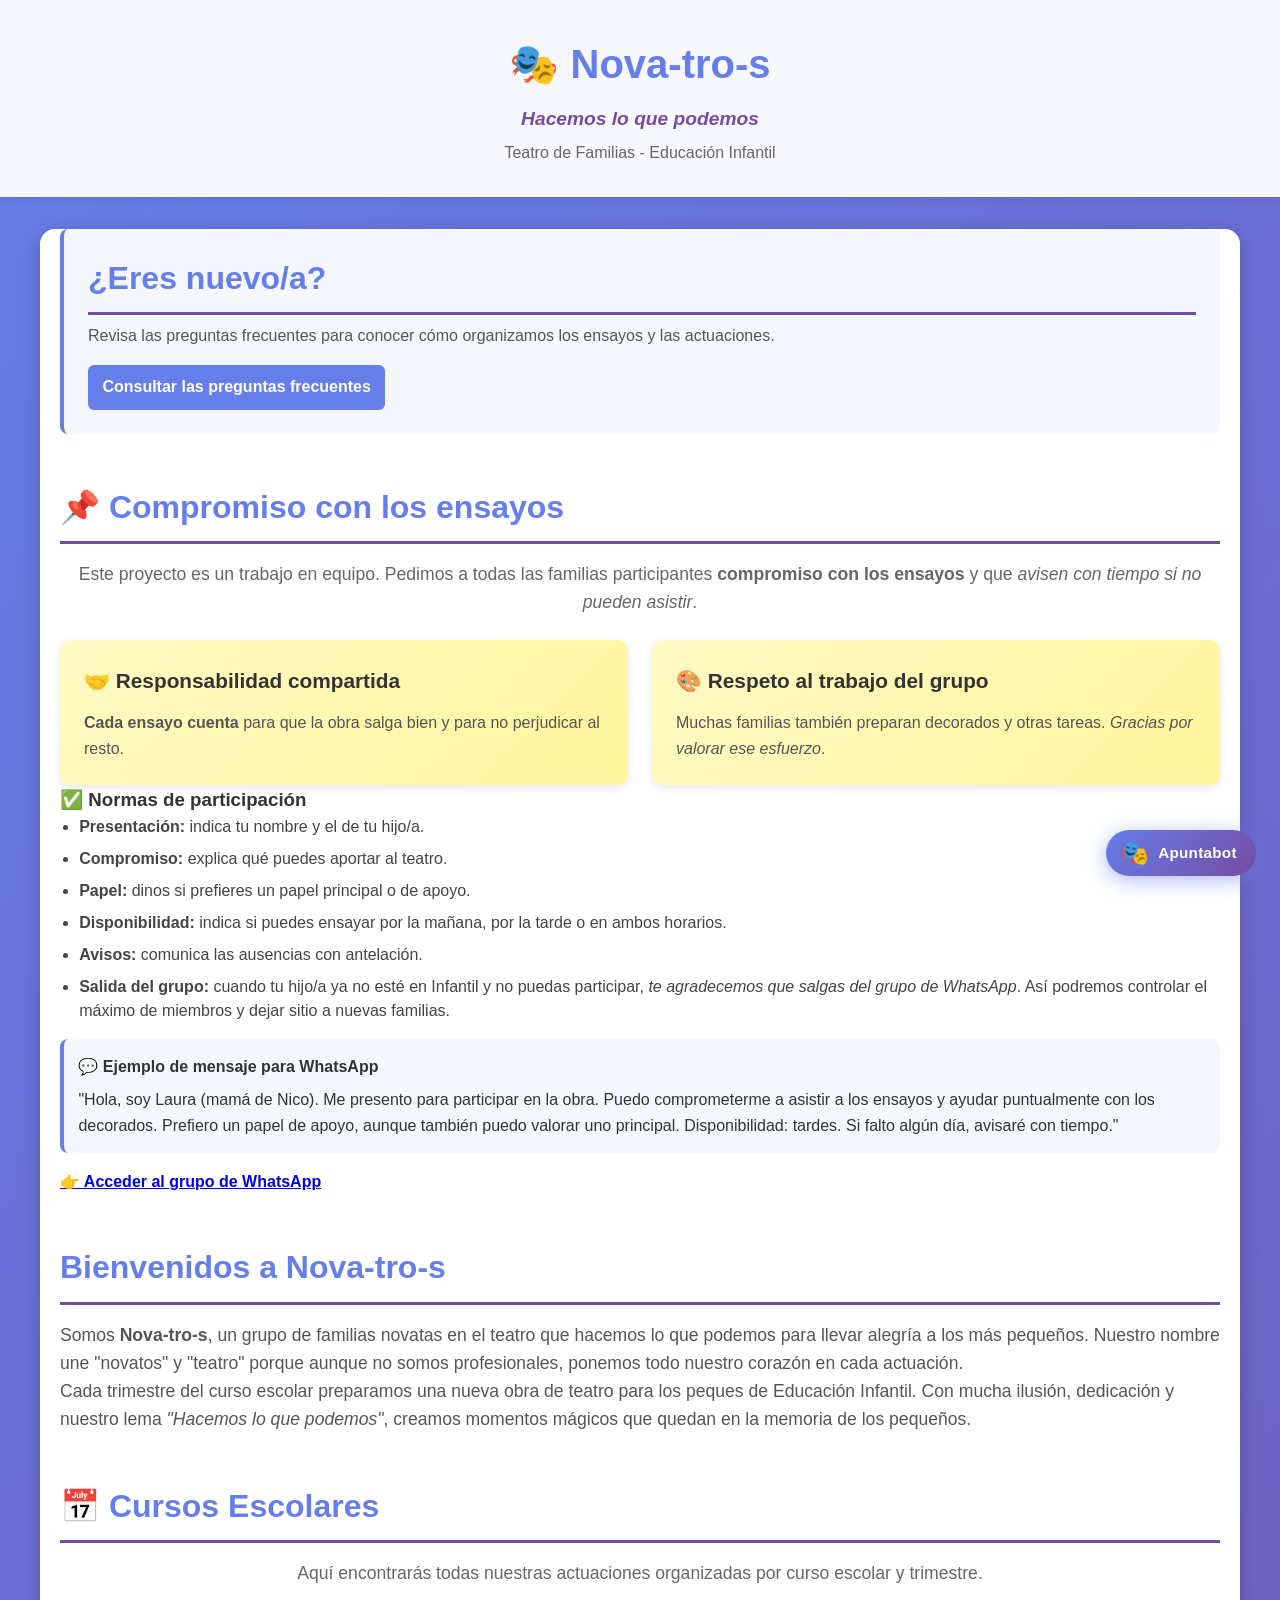
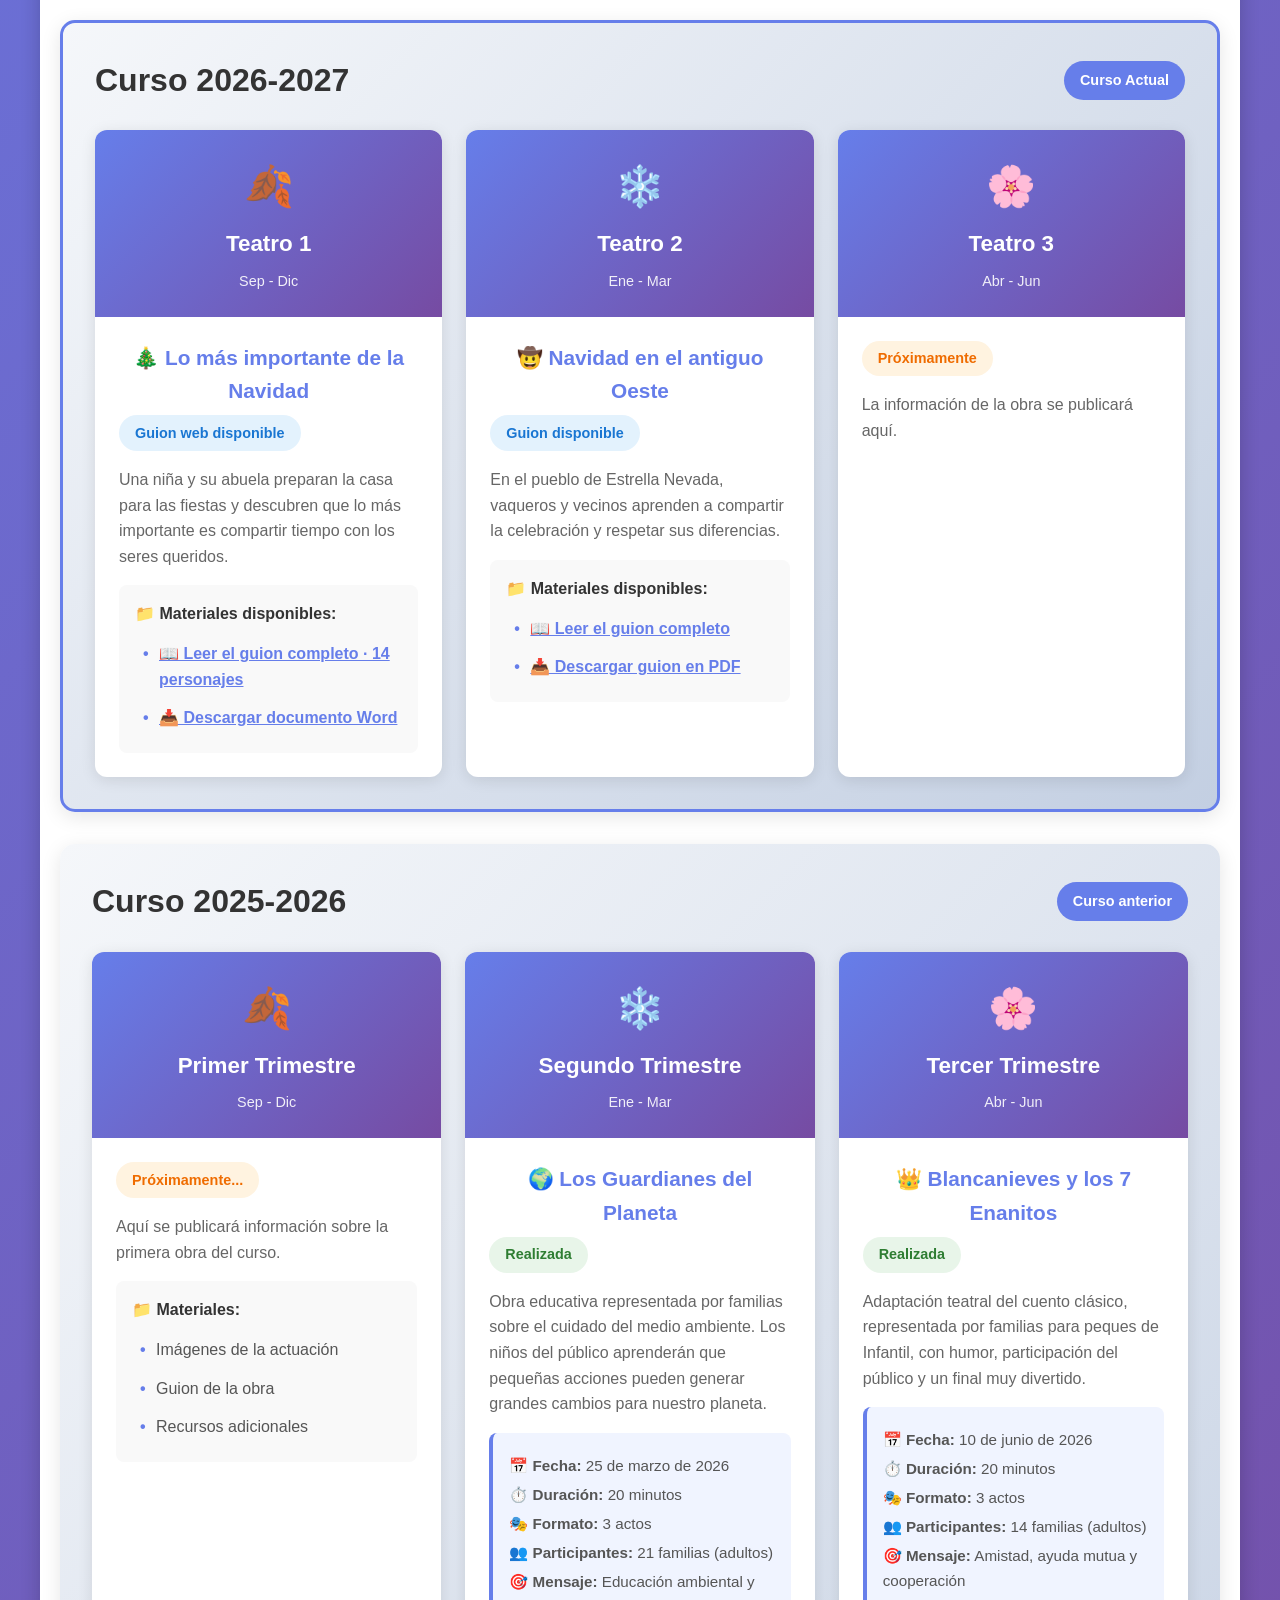
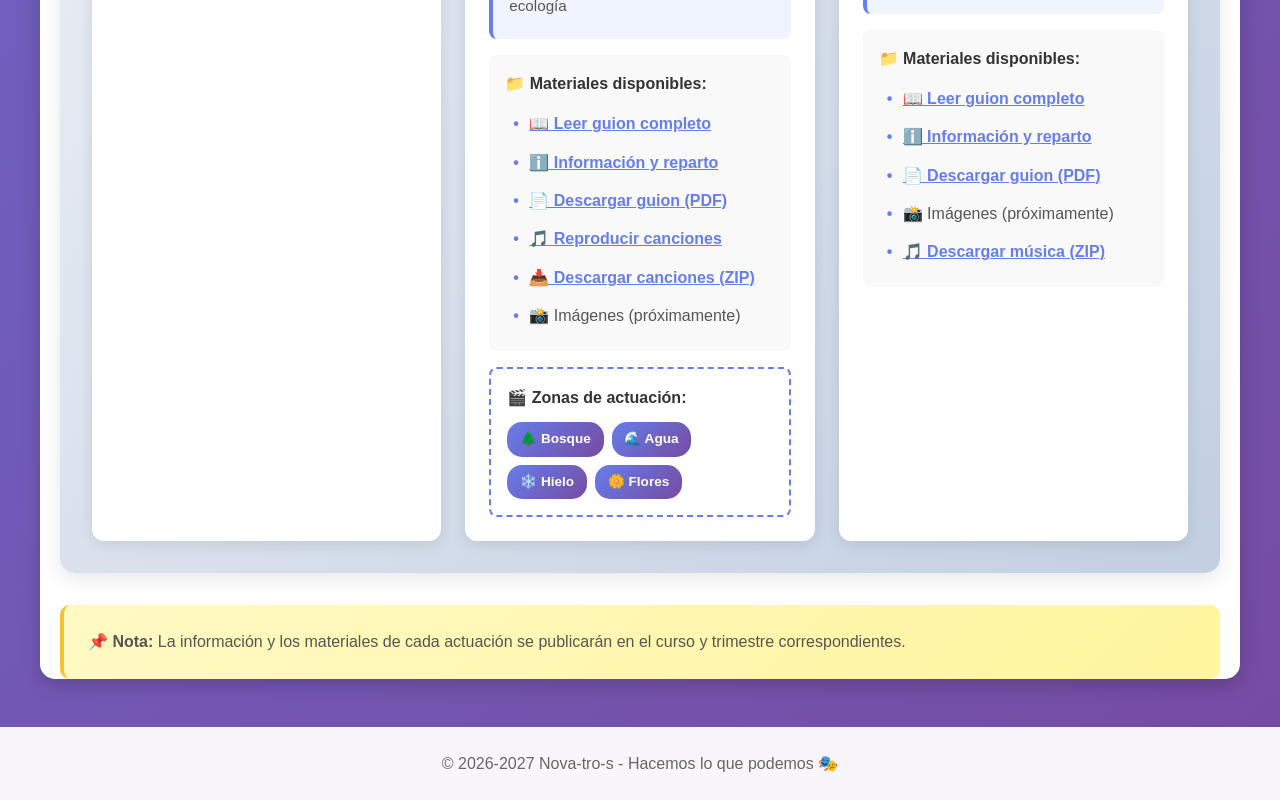
==== commit 5b567d00: "Actualizar teatros del curso 2026-2027" ====
--- a/index.html
+++ b/index.html
@@ -84,39 +84,47 @@
                     <div class="trimester-box">
                         <div class="trimester-header">
                             <span class="trimester-icon">🍂</span>
-                            <h4>Primer Trimestre</h4>
+                            <h4>Teatro 1</h4>
                             <span class="trimester-period">Sep - Dic</span>
                         </div>
                         <div class="trimester-content">
-                            <h5 class="play-title">🎄 Navidad en el antiguo Oeste</h5>
+                            <h5 class="play-title">🎄 Lo más importante de la Navidad</h5>
+                            <p class="status current">Guion web disponible</p>
+                            <p class="trimester-info">Una niña y su abuela preparan la casa para las fiestas y descubren que lo más importante es compartir tiempo con los seres queridos.</p>
+                            <div class="trimester-materials">
+                                <p><strong>📁 Materiales disponibles:</strong></p>
+                                <ul>
+                                    <li><a href="2026-2027/Trimestre1/index.html">📖 Leer el guion completo · 14 personajes</a></li>
+                                    <li><a href="2026-2027/Trimestre1/LO%20MA%CC%81S%20IMPORTANTE%20DE%20LA%20NAVIDAD%20(1).docx" download>📥 Descargar documento Word</a></li>
+                                </ul>
+                            </div>
+                        </div>
+                    </div>
+
+                    <div class="trimester-box">
+                        <div class="trimester-header">
+                            <span class="trimester-icon">❄️</span>
+                            <h4>Teatro 2</h4>
+                            <span class="trimester-period">Ene - Mar</span>
+                        </div>
+                        <div class="trimester-content">
+                            <h5 class="play-title">🤠 Navidad en el antiguo Oeste</h5>
                             <p class="status current">Guion disponible</p>
-                            <p class="trimester-info">Una historia navideña en el pueblo de Estrella Nevada: vaqueros y vecinos descubren que pueden celebrar juntos sin renunciar a sus tradiciones.</p>
+                            <p class="trimester-info">En el pueblo de Estrella Nevada, vaqueros y vecinos aprenden a compartir la celebración y respetar sus diferencias.</p>
                             <div class="trimester-materials">
                                 <p><strong>📁 Materiales disponibles:</strong></p>
                                 <ul>
-                                    <li><a href="2026-2027/Trimestre1/index.html">📖 Leer el guion completo</a></li>
-                                    <li><a href="2026-2027/Trimestre1/Navidad_en_el_antiguo_Oeste.pdf" download>📥 Descargar guion en PDF</a></li>
-                                </ul>
-                            </div>
-                        </div>
-                    </div>
-
-                    <div class="trimester-box">
-                        <div class="trimester-header">
-                            <span class="trimester-icon">❄️</span>
-                            <h4>Segundo Trimestre</h4>
-                            <span class="trimester-period">Ene - Mar</span>
-                        </div>
-                        <div class="trimester-content">
-                            <p class="status pending">Próximamente</p>
-                            <p class="trimester-info">La información de la obra se publicará aquí.</p>
+                                    <li><a href="2026-2027/Trimestre2/index.html">📖 Leer el guion completo</a></li>
+                                    <li><a href="2026-2027/Trimestre2/Navidad_en_el_antiguo_Oeste.pdf" download>📥 Descargar guion en PDF</a></li>
+                                </ul>
+                            </div>
                         </div>
                     </div>
 
                     <div class="trimester-box">
                         <div class="trimester-header">
                             <span class="trimester-icon">🌸</span>
-                            <h4>Tercer Trimestre</h4>
+                            <h4>Teatro 3</h4>
                             <span class="trimester-period">Abr - Jun</span>
                         </div>
                         <div class="trimester-content">
@@ -264,20 +272,20 @@
                     <span class="bot-avatar">🎭</span>
                     <div class="bot-bubble">
                         <p>¡Hola! Soy <strong>Apuntabot</strong>, el apuntador digital de Nova-tro-s 🎭</p>
-                            <p>Primero elige qué trimestre quieres consultar y luego te enseño fecha, reparto, guion, PDF y más:</p>
+                            <p>Elige qué teatro quieres consultar y te enseño la información disponible:</p>
                         <div class="quick-replies">
-                            <button class="qr-btn" data-q="Segundo trimestre">❄️ Segundo trimestre</button>
-                            <button class="qr-btn" data-q="Tercer trimestre">🌸 Tercer trimestre</button>
-                            <button class="qr-btn" data-q="Descargar canciones del tercer trimestre">🎵 Música 3º trimestre</button>
+                            <button class="qr-btn" data-q="Teatro 1">🎄 Teatro 1</button>
+                            <button class="qr-btn" data-q="Teatro 2">🤠 Teatro 2</button>
+                            <button class="qr-btn" data-q="Teatro 3">🌸 Teatro 3</button>
                             <button class="qr-btn" data-q="Programación completa del curso">📅 Todos los trimestres</button>
                         </div>
                     </div>
                 </div>
             </div>
             <div class="quick-replies-bar">
-                <button class="qr-btn qr-small" data-q="Segundo trimestre">❄️ Segundo</button>
-                <button class="qr-btn qr-small" data-q="Tercer trimestre">🌸 Tercero</button>
-                <button class="qr-btn qr-small" data-q="Descargar canciones del tercer trimestre">🎵 Música 3º</button>
+                <button class="qr-btn qr-small" data-q="Teatro 1">🎄 Teatro 1</button>
+                <button class="qr-btn qr-small" data-q="Teatro 2">🤠 Teatro 2</button>
+                <button class="qr-btn qr-small" data-q="Teatro 3">🌸 Teatro 3</button>
                 <button class="qr-btn qr-small" data-q="¿Cuándo son los ensayos?">🏋️ Ensayos</button>
                 <button class="qr-btn qr-small" data-q="Programación completa del curso">📅 Curso</button>
             </div>
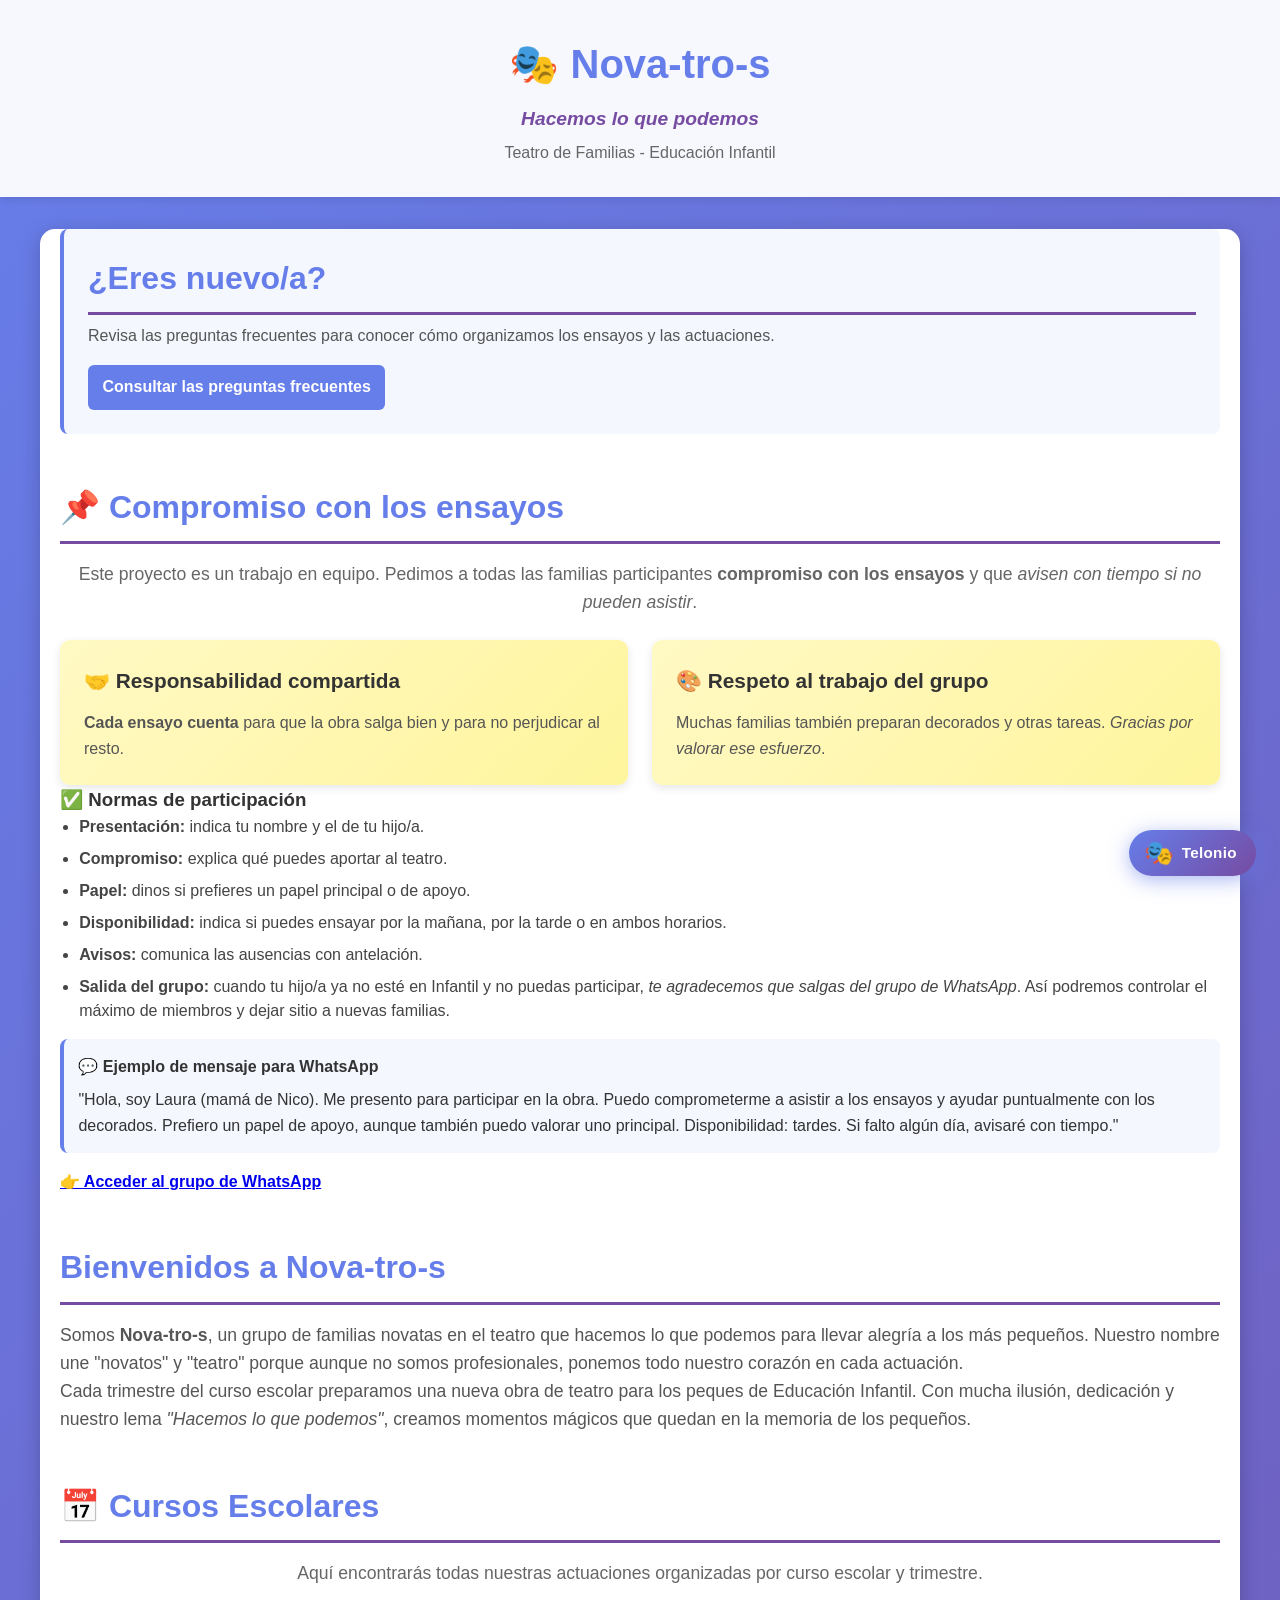
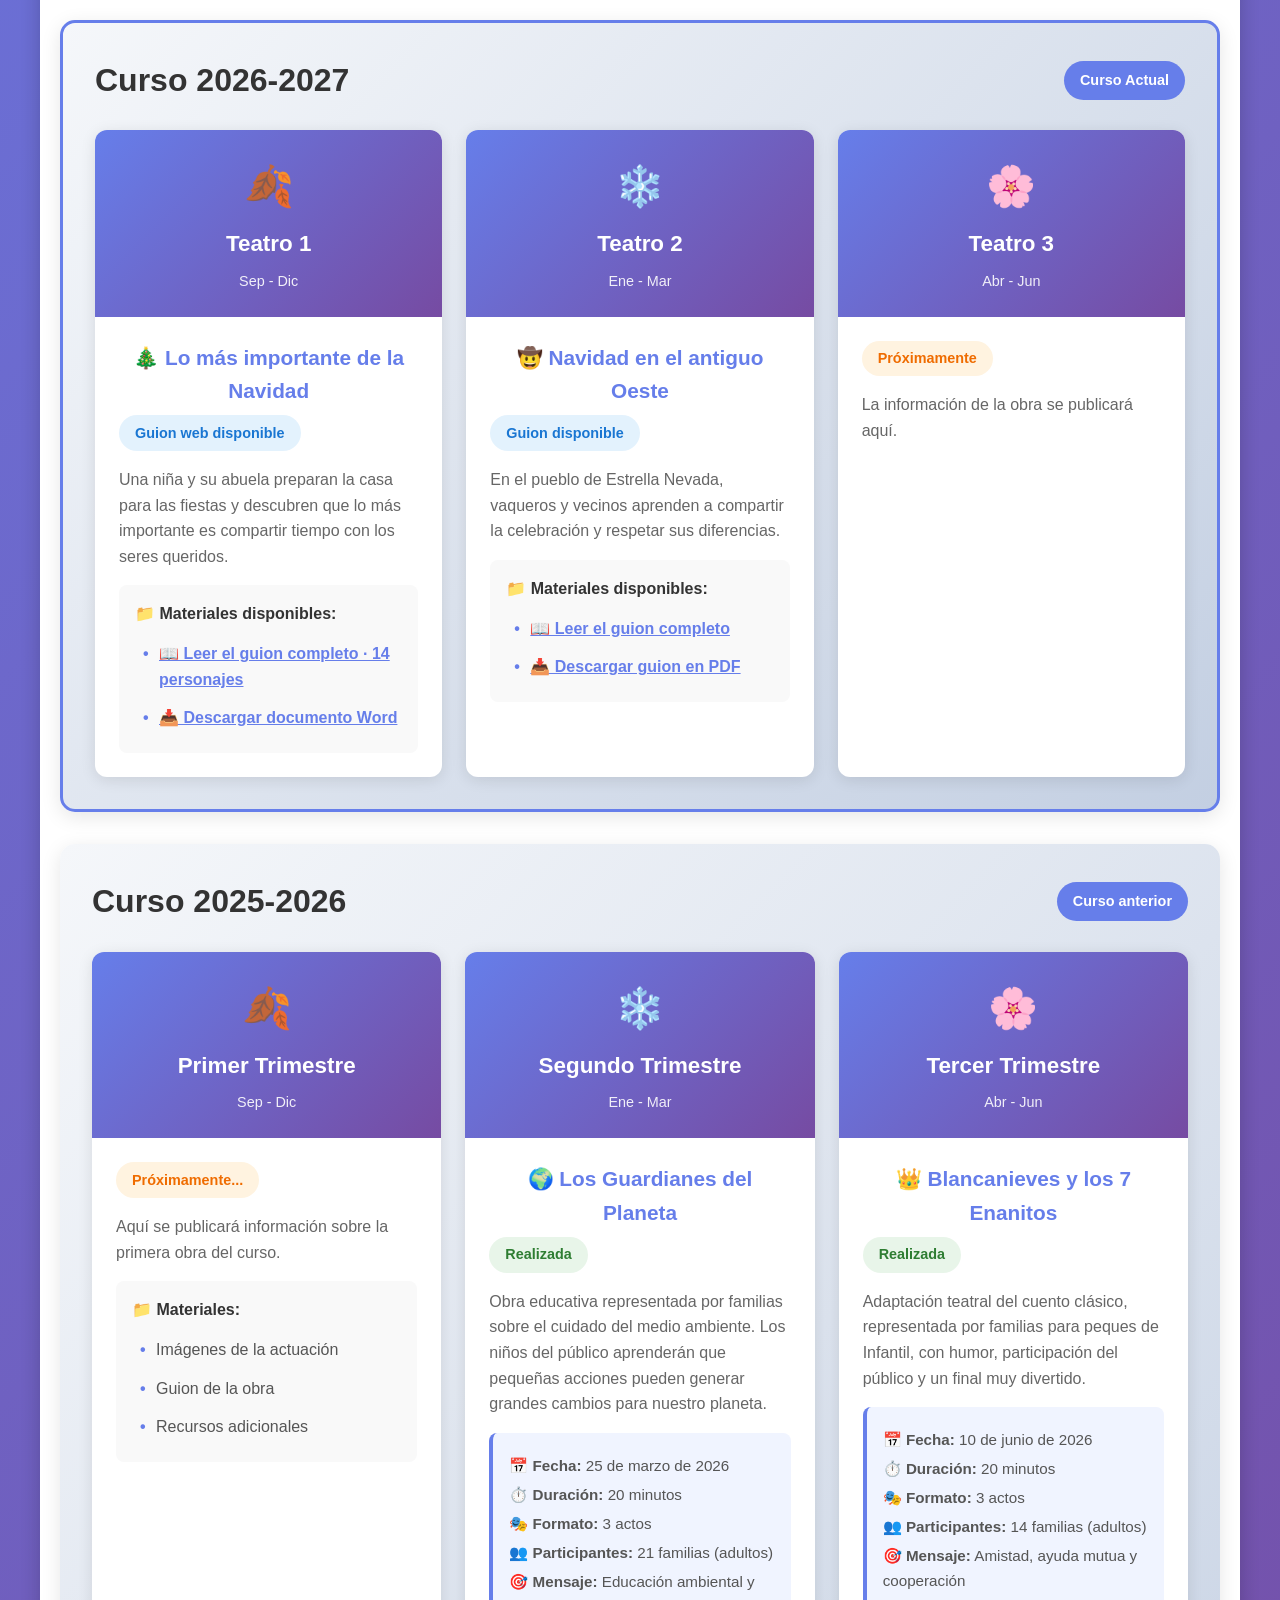
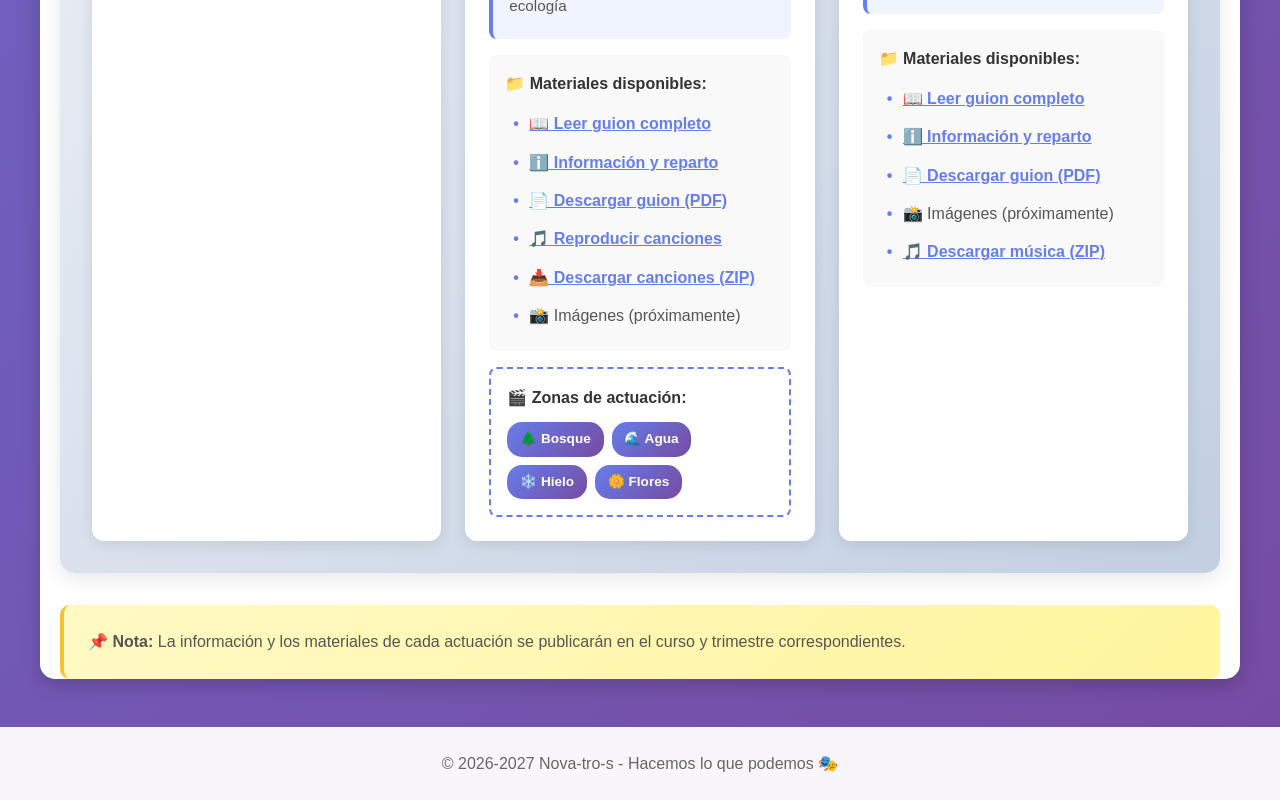
==== commit 13511e34: "Actualizar Telonio con los nuevos teatros" ====
--- a/index.html
+++ b/index.html
@@ -254,7 +254,7 @@
         </div>
     </footer>
 
-    <!-- Apuntabot – widget flotante –––––––––––––––––––––– -->
+    <!-- Telonio – widget flotante –––––––––––––––––––––– -->
     <div id="apuntabot-widget" class="apuntabot-widget">
 
         <!-- Panel del chat (oculto por defecto) -->
@@ -262,7 +262,7 @@
             <div class="chat-header">
                 <span class="chat-bot-icon">🎭</span>
                 <div class="chat-bot-info">
-                    <strong>Apuntabot</strong>
+                    <strong>Telonio</strong>
                     <span class="chat-bot-status">● En línea</span>
                 </div>
                 <button id="apuntabot-close" class="apuntabot-close" aria-label="Cerrar chat">✕</button>
@@ -271,7 +271,7 @@
                 <div class="message bot-message">
                     <span class="bot-avatar">🎭</span>
                     <div class="bot-bubble">
-                        <p>¡Hola! Soy <strong>Apuntabot</strong>, el apuntador digital de Nova-tro-s 🎭</p>
+                        <p>¡Hola! Soy <strong>Telonio</strong>, el apuntador digital de Nova-tro-s 🎭</p>
                             <p>Elige qué teatro quieres consultar y te enseño la información disponible:</p>
                         <div class="quick-replies">
                             <button class="qr-btn" data-q="Teatro 1">🎄 Teatro 1</button>
@@ -290,15 +290,15 @@
                 <button class="qr-btn qr-small" data-q="Programación completa del curso">📅 Curso</button>
             </div>
             <div class="chat-input-container">
-                <input type="text" id="chatInput" placeholder="Pregúntale algo a Apuntabot..." />
+                <input type="text" id="chatInput" placeholder="Pregúntale algo a Telonio..." />
                 <button id="sendButton" aria-label="Enviar">➤</button>
             </div>
         </div>
 
         <!-- Botón flotante –– siempre visible –– -->
-        <button id="apuntabot-toggle" class="apuntabot-toggle" aria-label="Abrir Apuntabot">
+        <button id="apuntabot-toggle" class="apuntabot-toggle" aria-label="Abrir Telonio">
             <span class="apuntabot-toggle-icon">🎭</span>
-            <span class="apuntabot-toggle-label">Apuntabot</span>
+            <span class="apuntabot-toggle-label">Telonio</span>
         </button>
 
     </div>
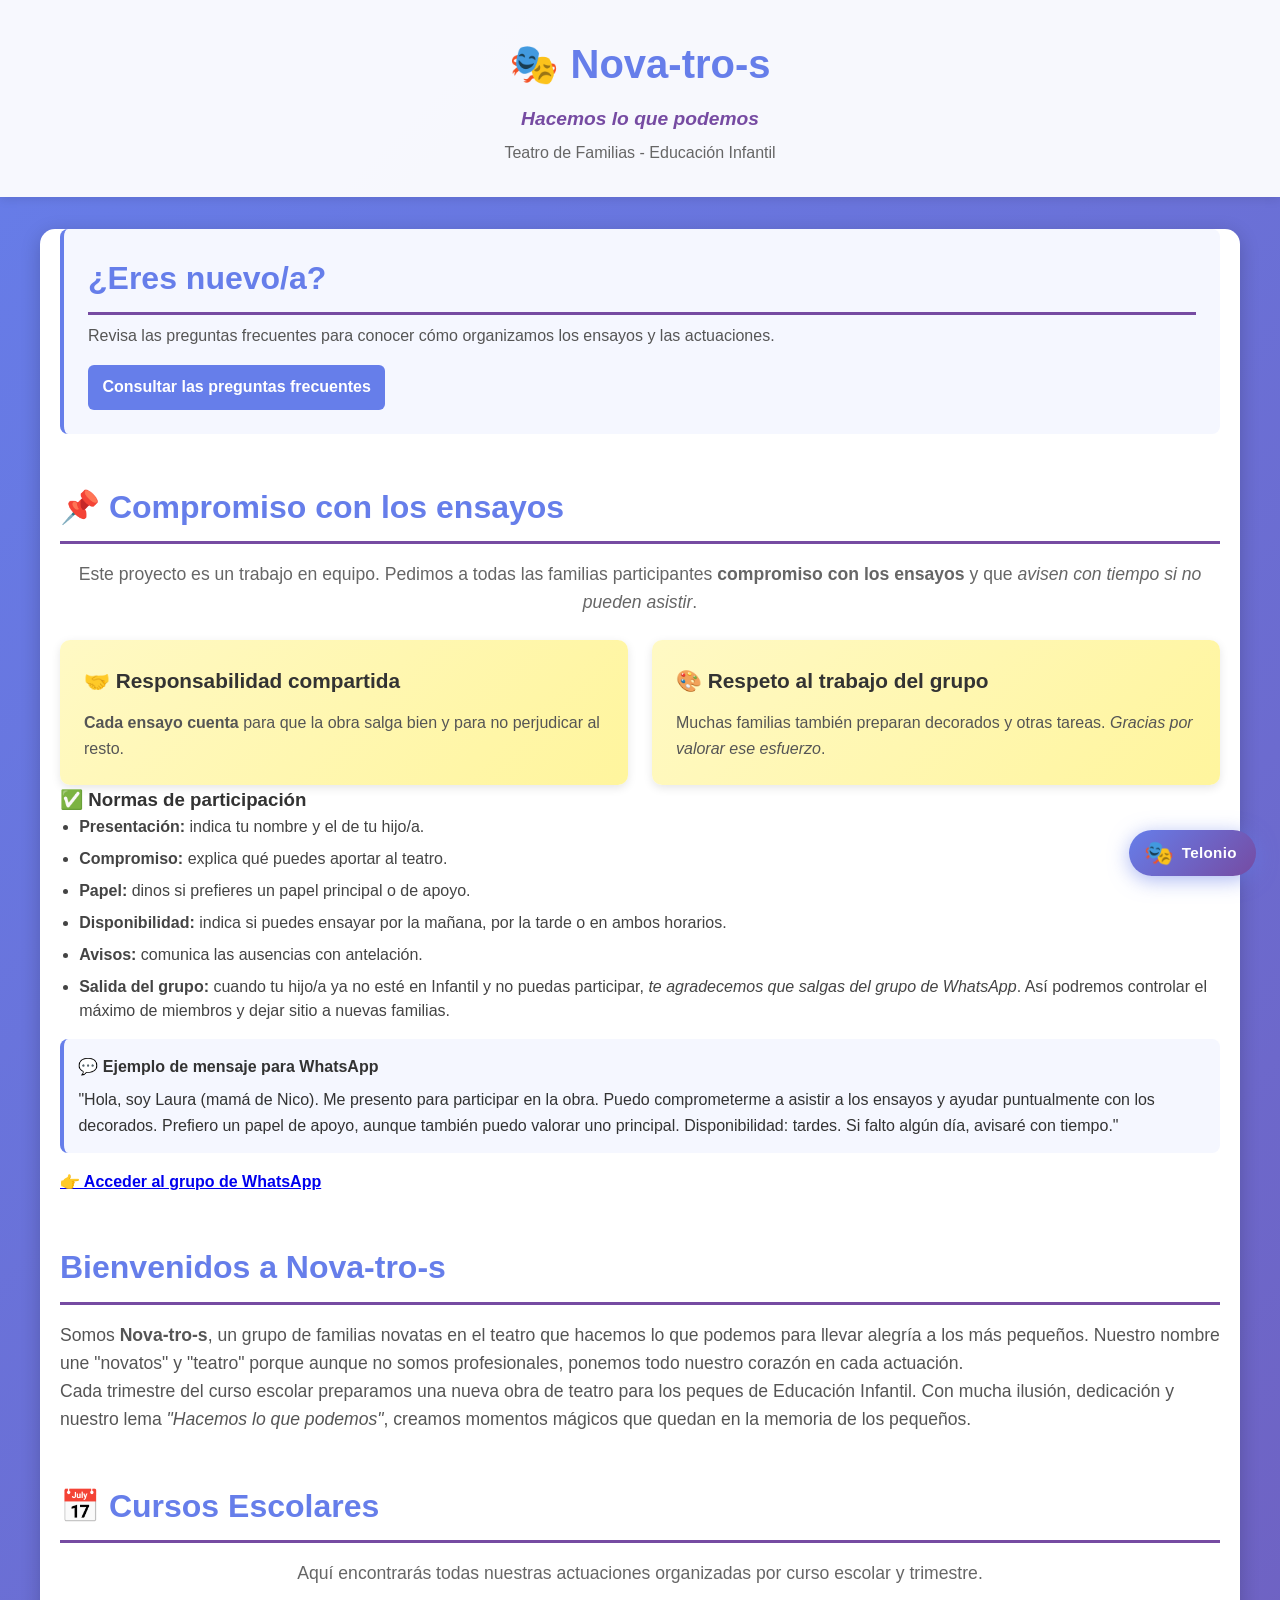
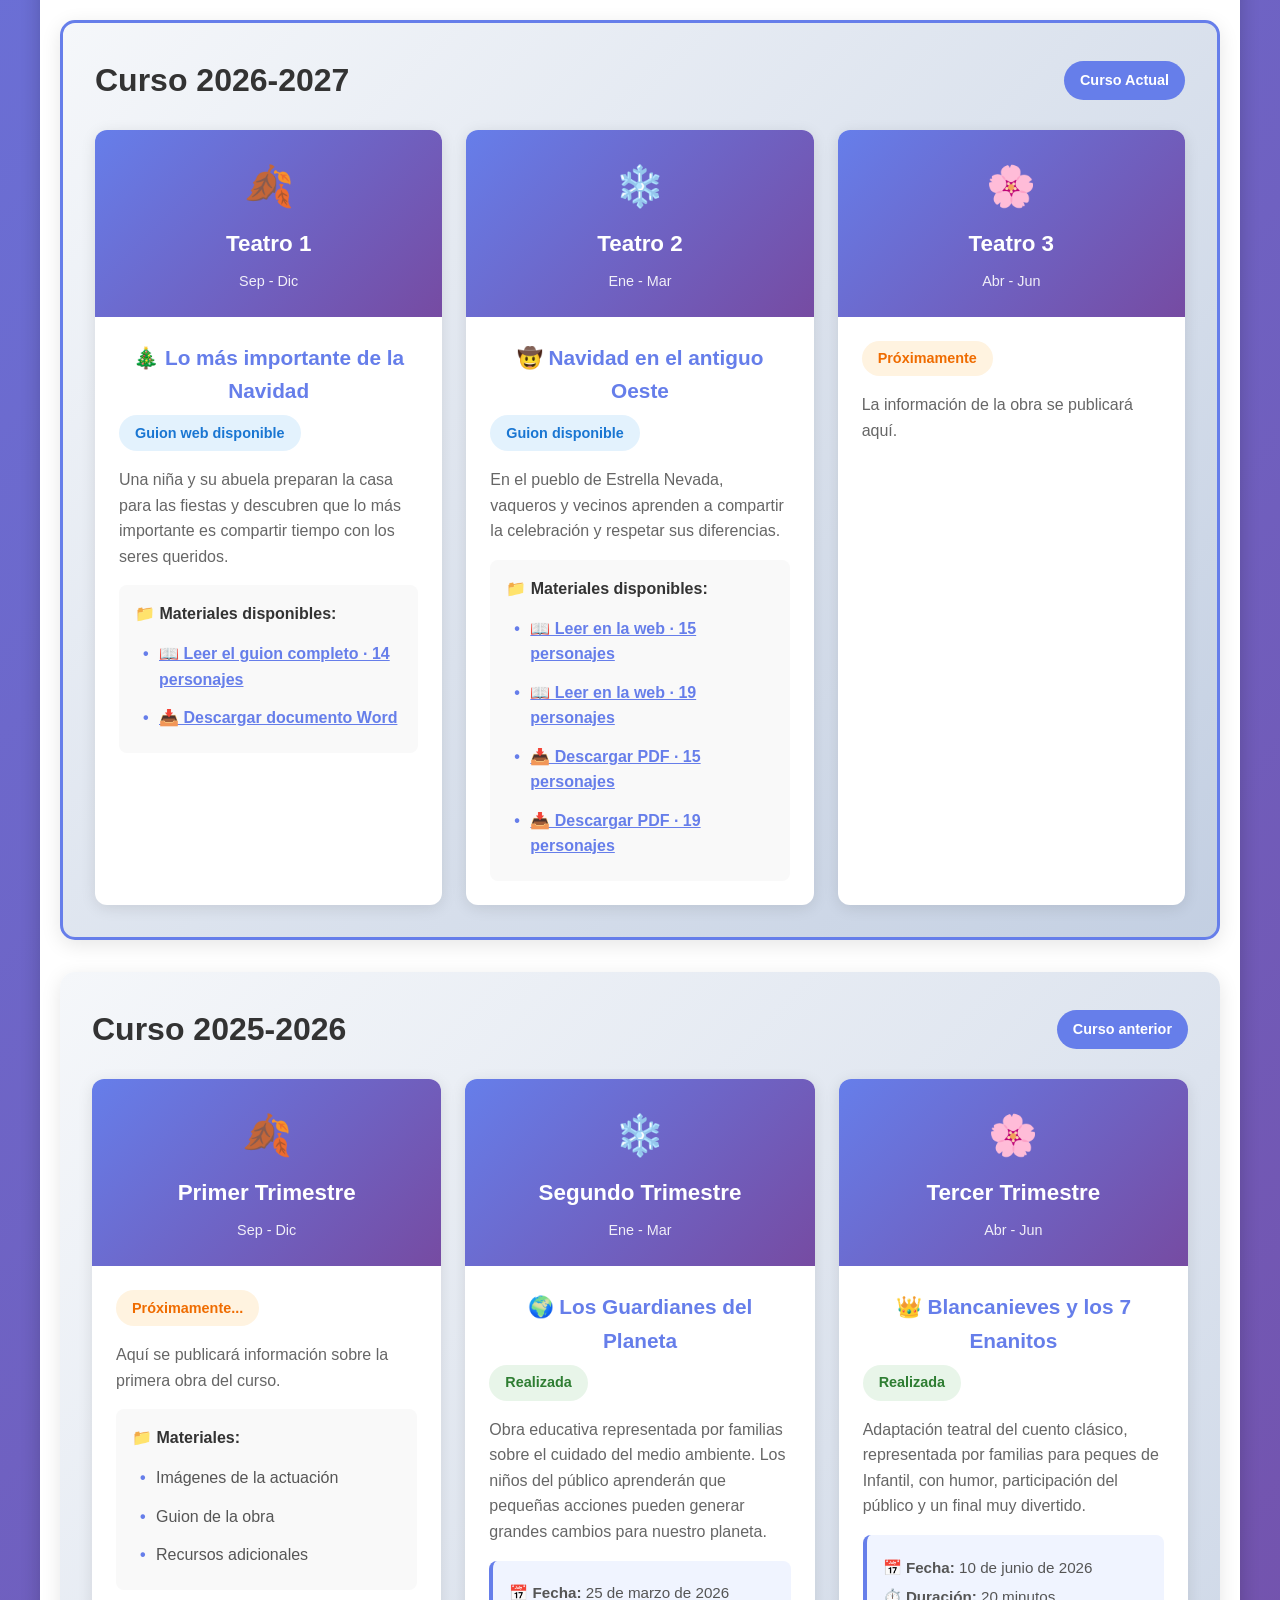
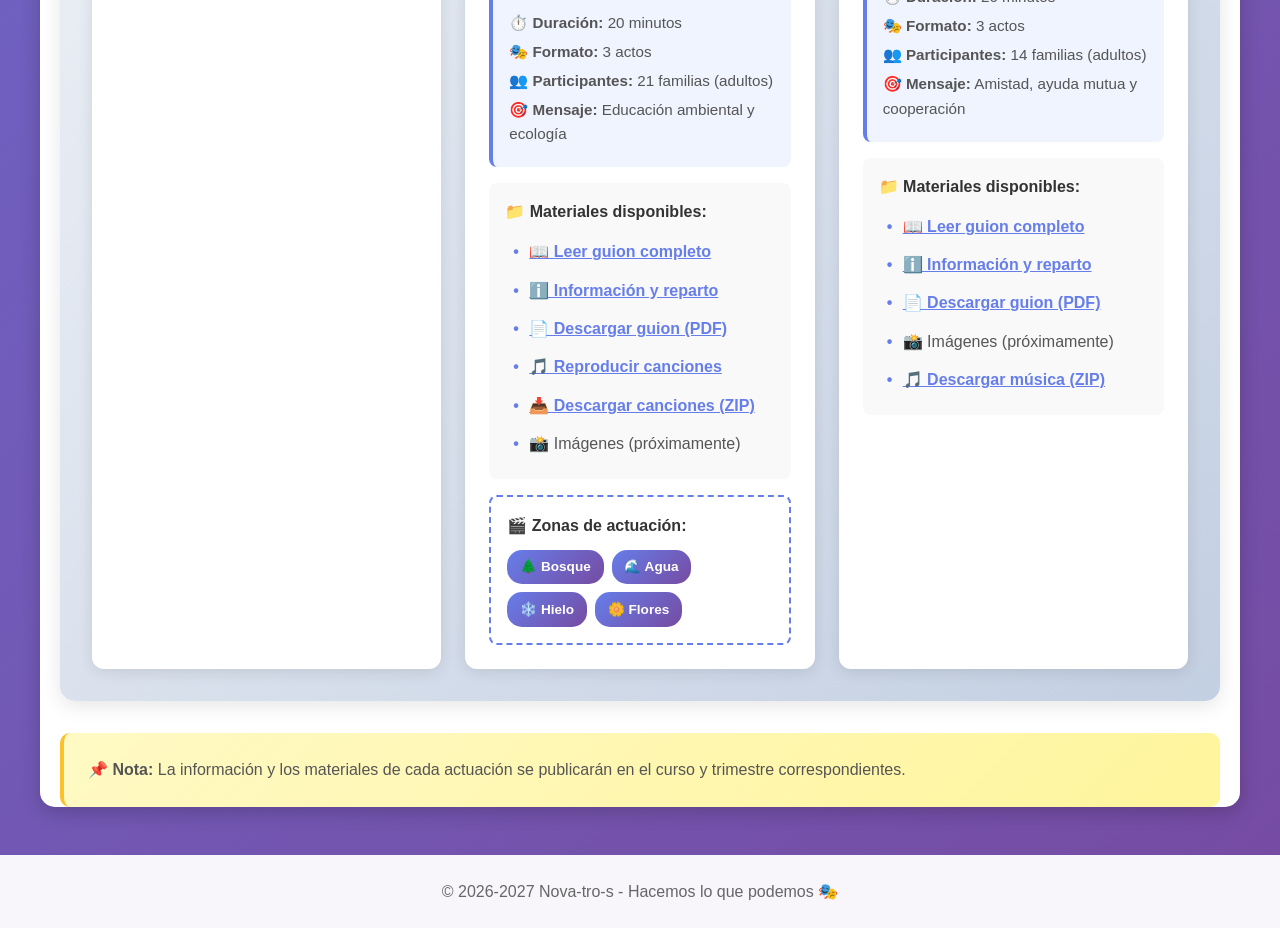
==== commit 7216eddc: "Update "Navidad en el antiguo Oeste" resources: revise descriptions, add 19-character version, and u" ====
--- a/index.html
+++ b/index.html
@@ -114,8 +114,10 @@
                             <div class="trimester-materials">
                                 <p><strong>📁 Materiales disponibles:</strong></p>
                                 <ul>
-                                    <li><a href="2026-2027/Trimestre2/index.html">📖 Leer el guion completo</a></li>
-                                    <li><a href="2026-2027/Trimestre2/Navidad_en_el_antiguo_Oeste.pdf" download>📥 Descargar guion en PDF</a></li>
+                                    <li><a href="2026-2027/Trimestre2/index.html">📖 Leer en la web · 15 personajes</a></li>
+                                    <li><a href="2026-2027/Trimestre2/index-19personajes.html">📖 Leer en la web · 19 personajes</a></li>
+                                    <li><a href="2026-2027/Trimestre2/Navidad_en_el_antiguo_Oeste_15personajes_v1.pdf" download>📥 Descargar PDF · 15 personajes</a></li>
+                                    <li><a href="2026-2027/Trimestre2/Navidad_en_el_antiguo_Oeste_19personajes_v2.pdf" download>📥 Descargar PDF · 19 personajes</a></li>
                                 </ul>
                             </div>
                         </div>
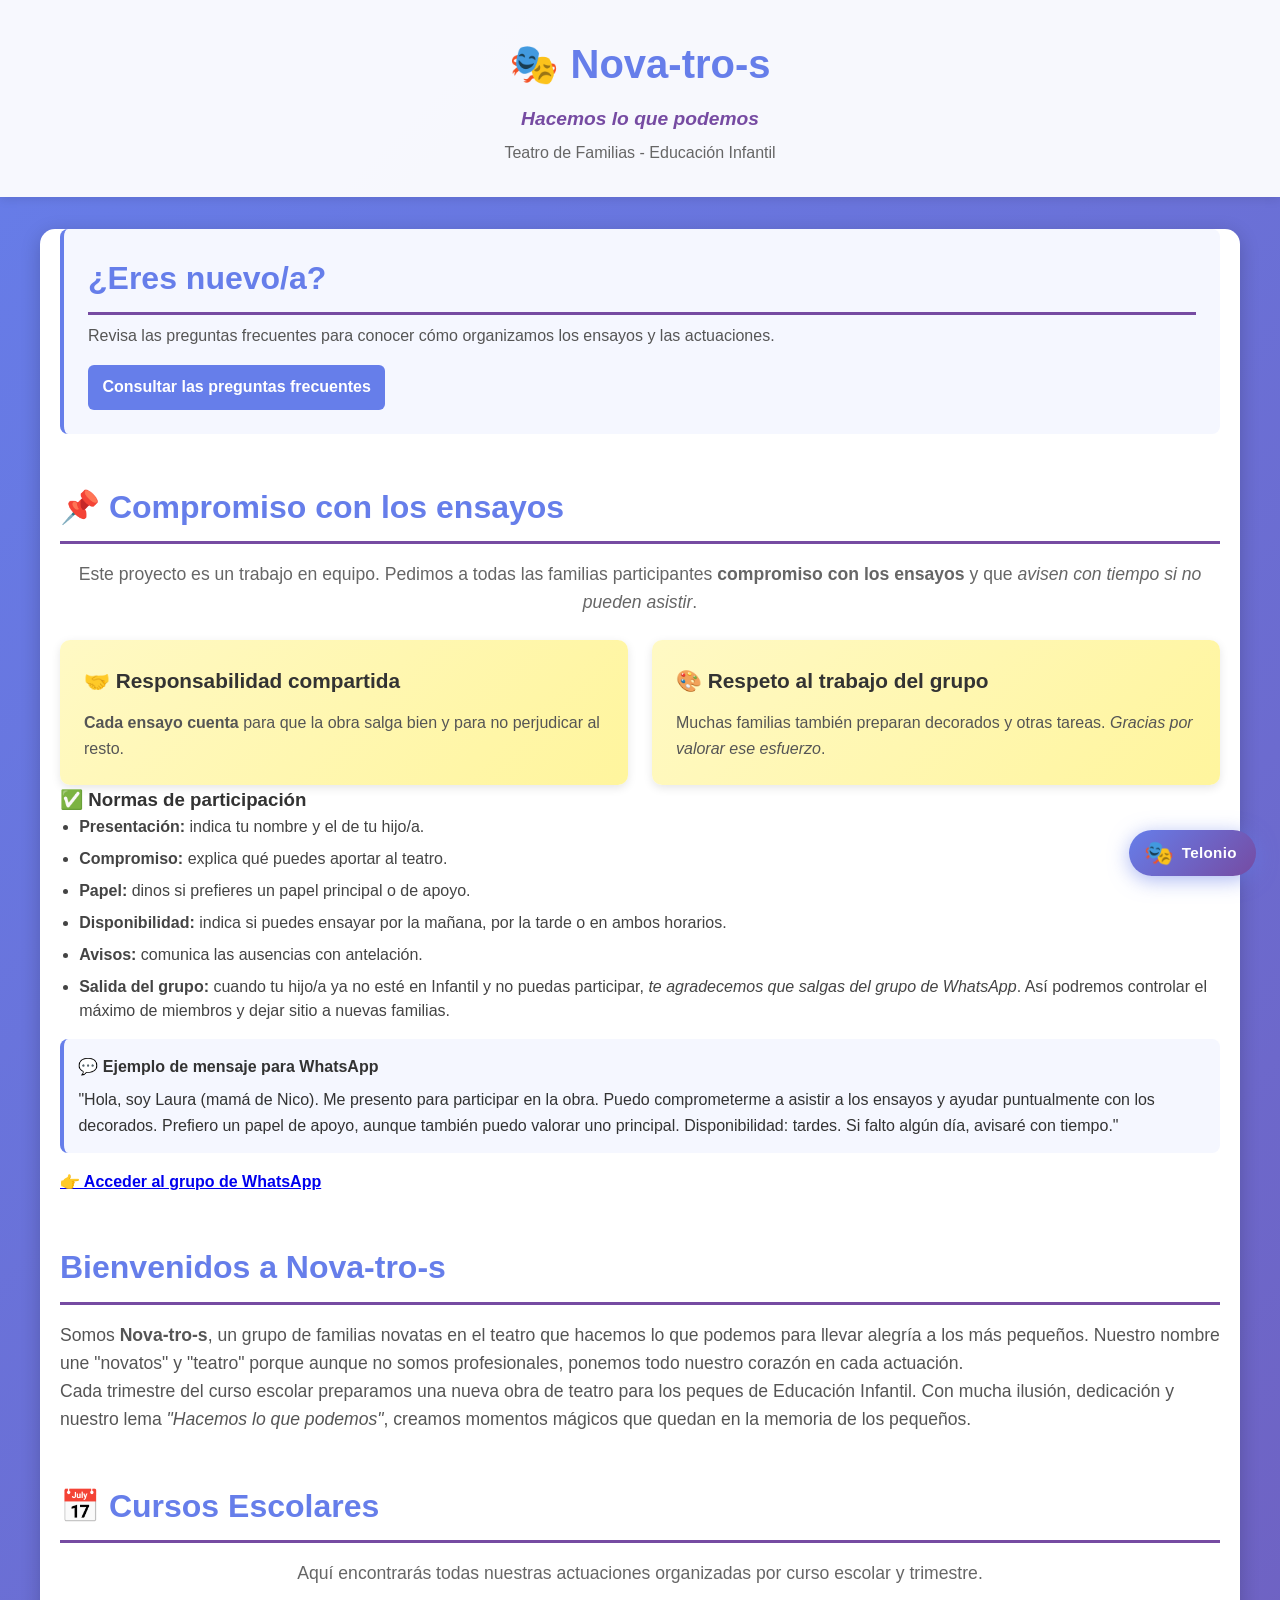
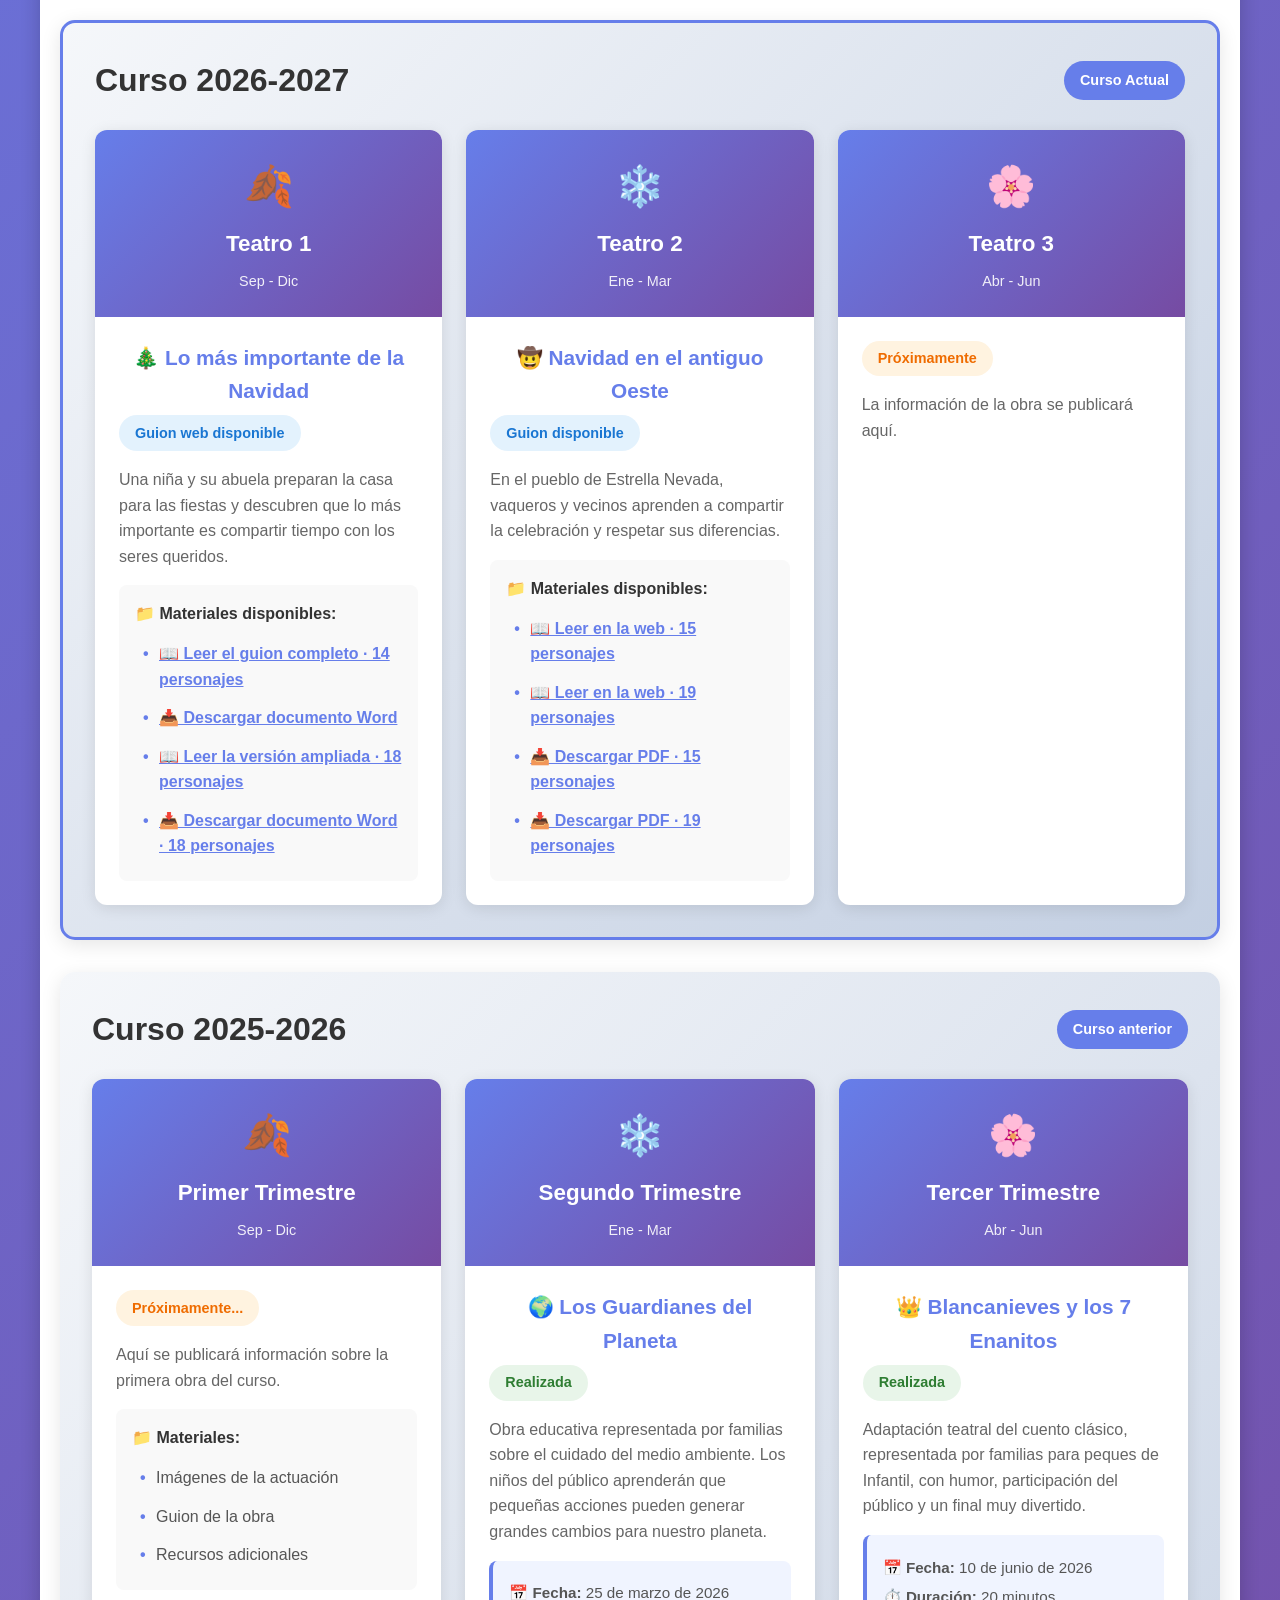
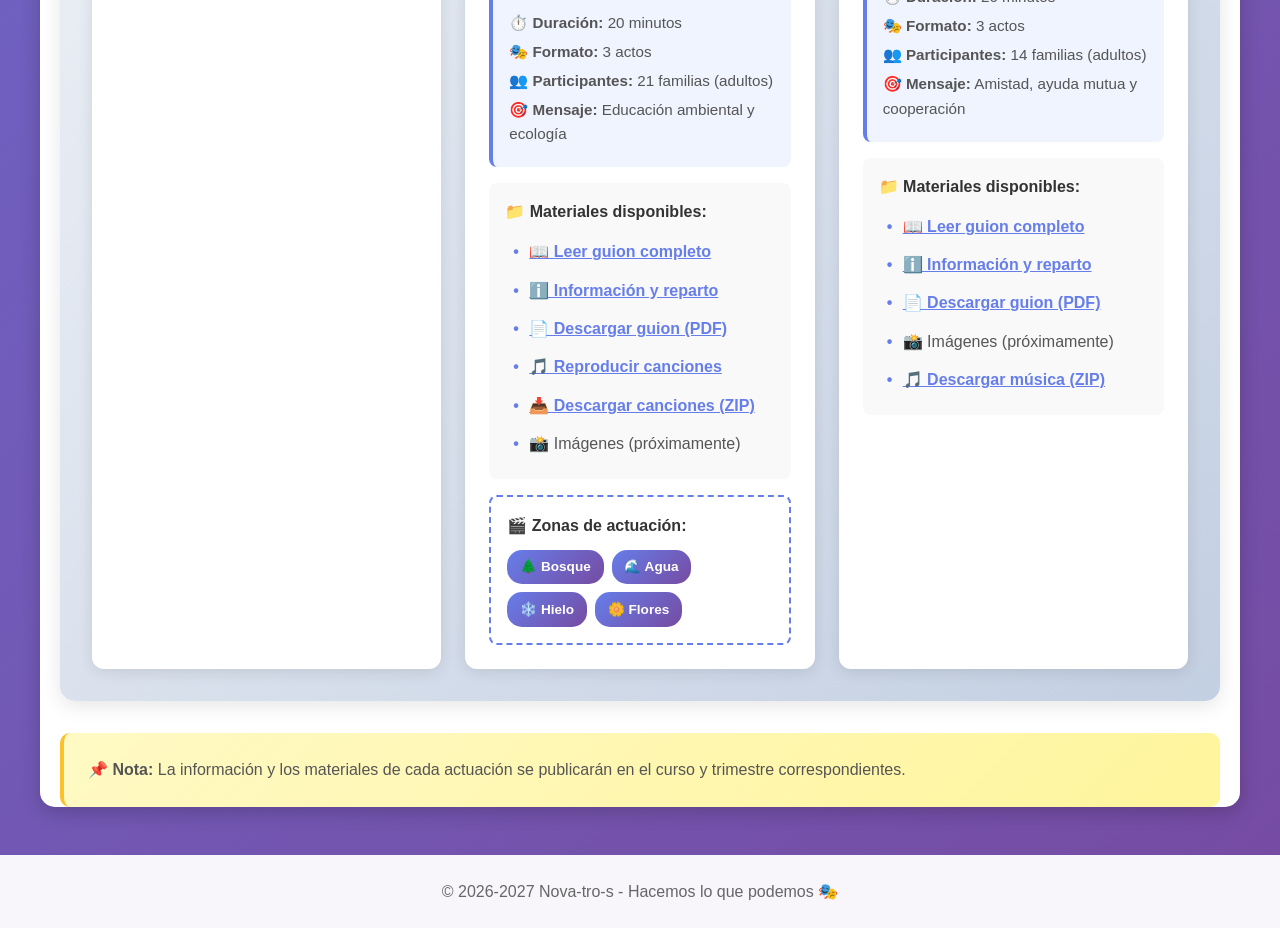
==== commit a4ae3c4f: "Add the 18-character Teatro 1 web version Co-authored-by: ChechuJA <47888961+ChechuJA@users.noreply." ====
--- a/index.html
+++ b/index.html
@@ -96,6 +96,8 @@
                                 <ul>
                                     <li><a href="2026-2027/Trimestre1/index.html">📖 Leer el guion completo · 14 personajes</a></li>
                                     <li><a href="2026-2027/Trimestre1/LO%20MA%CC%81S%20IMPORTANTE%20DE%20LA%20NAVIDAD%20(1).docx" download>📥 Descargar documento Word</a></li>
+                                    <li><a href="2026-2027/Trimestre1/index-18personajes.html">📖 Leer la versión ampliada · 18 personajes</a></li>
+                                    <li><a href="2026-2027/Trimestre1/Lo_mas_importante_de_la_Navidad_guion_definitivo.docx" download>📥 Descargar documento Word · 18 personajes</a></li>
                                 </ul>
                             </div>
                         </div>
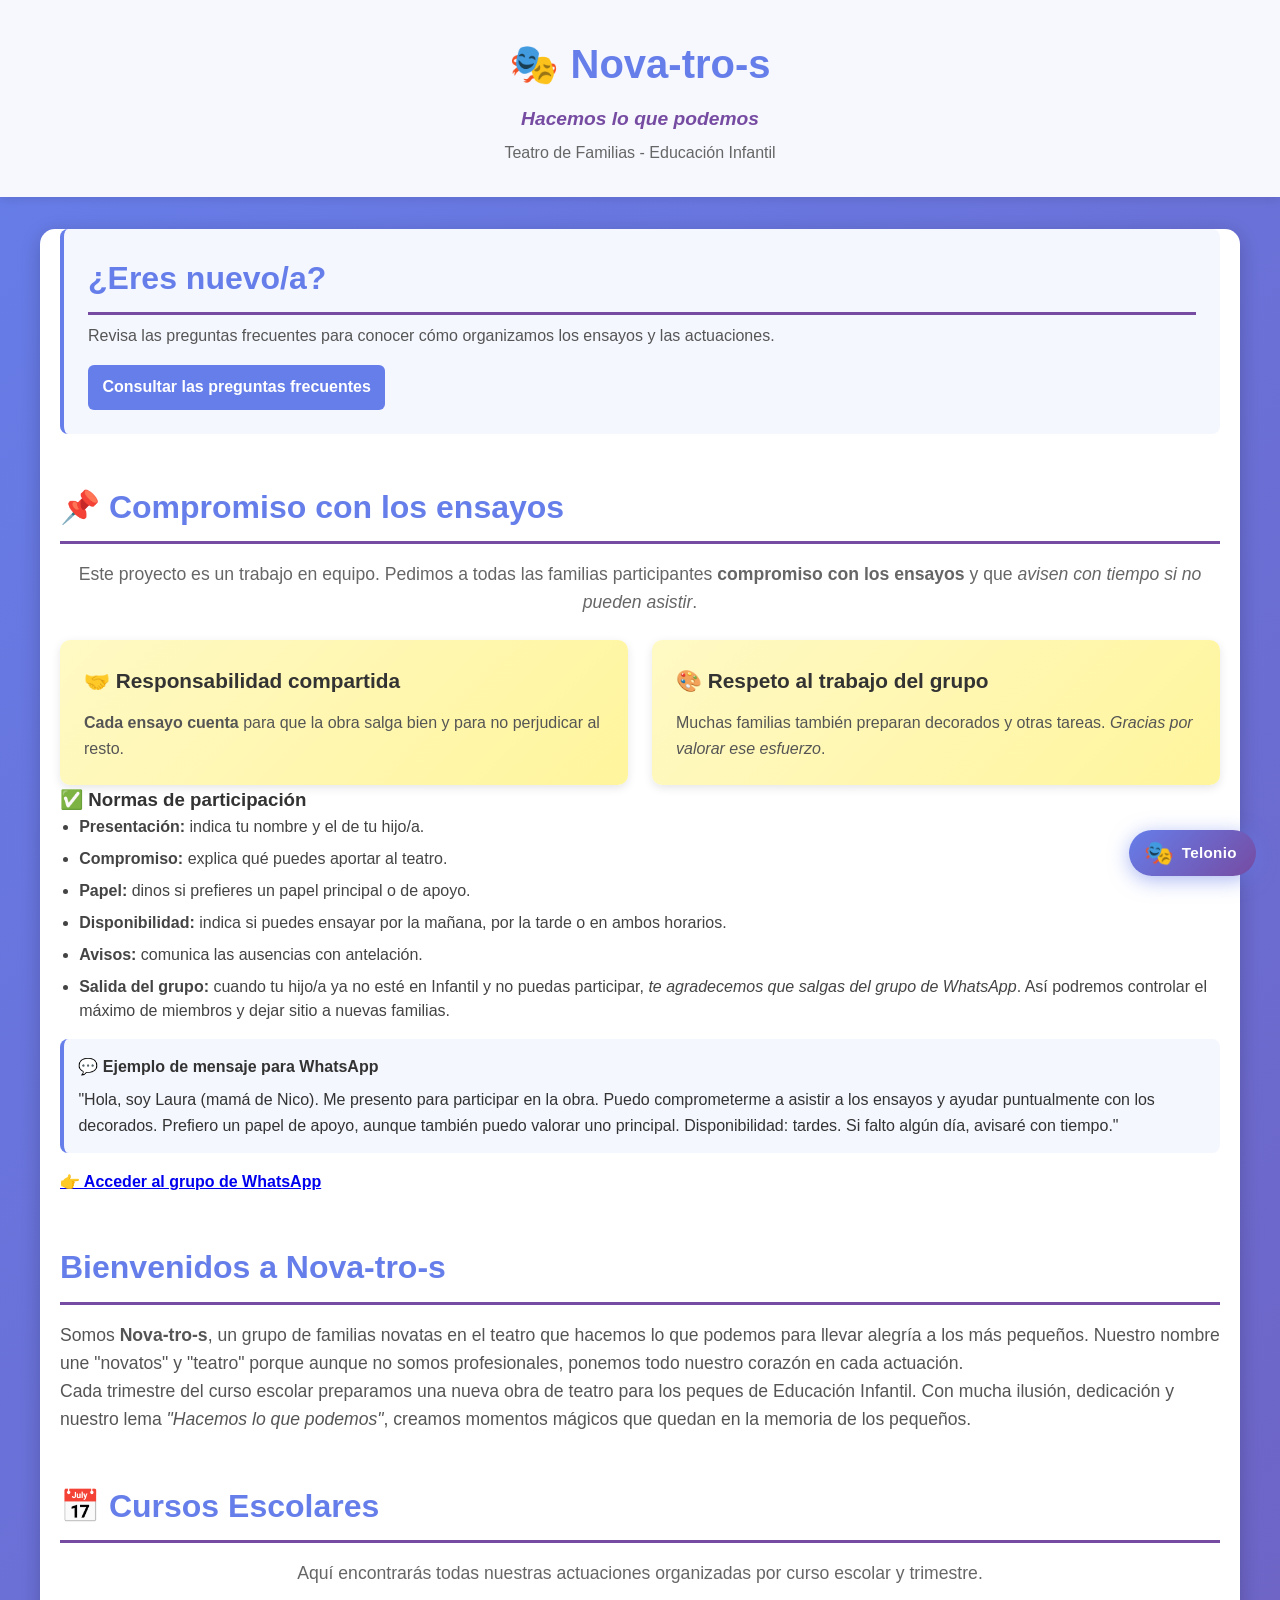
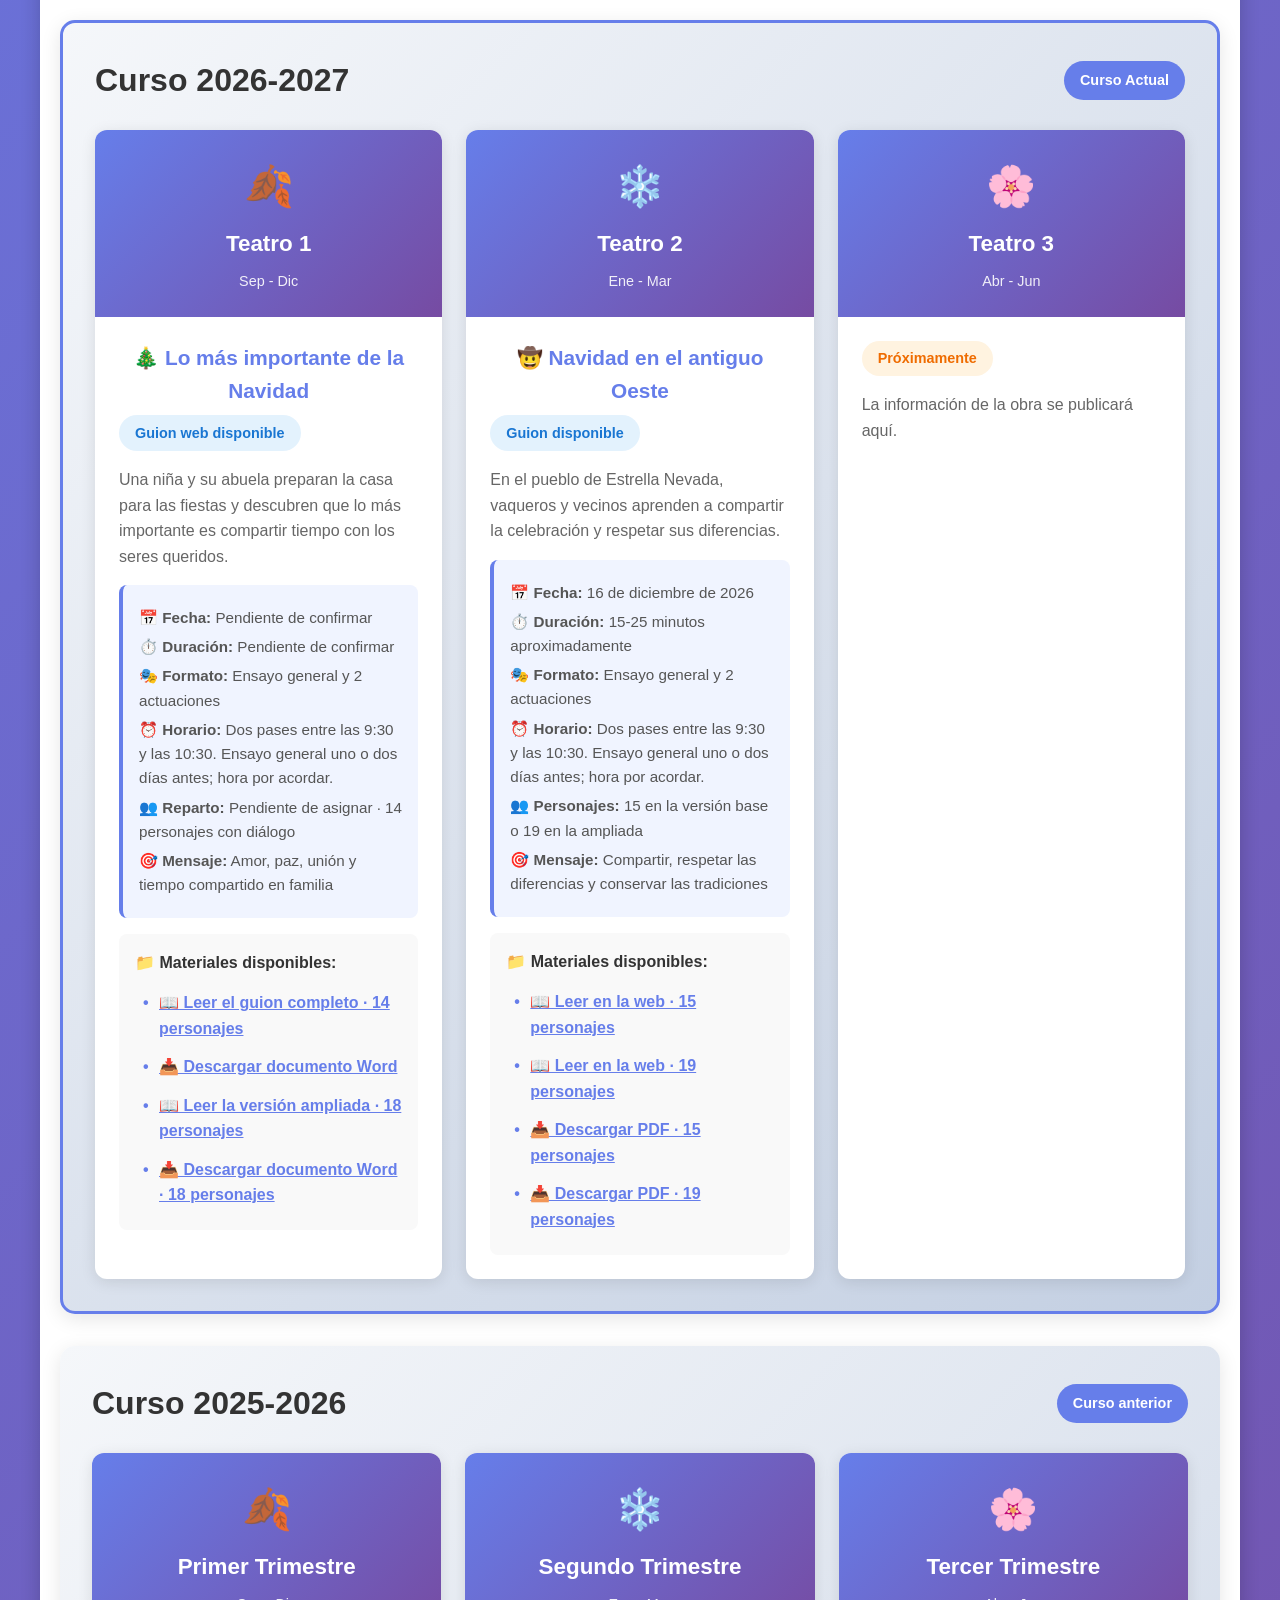
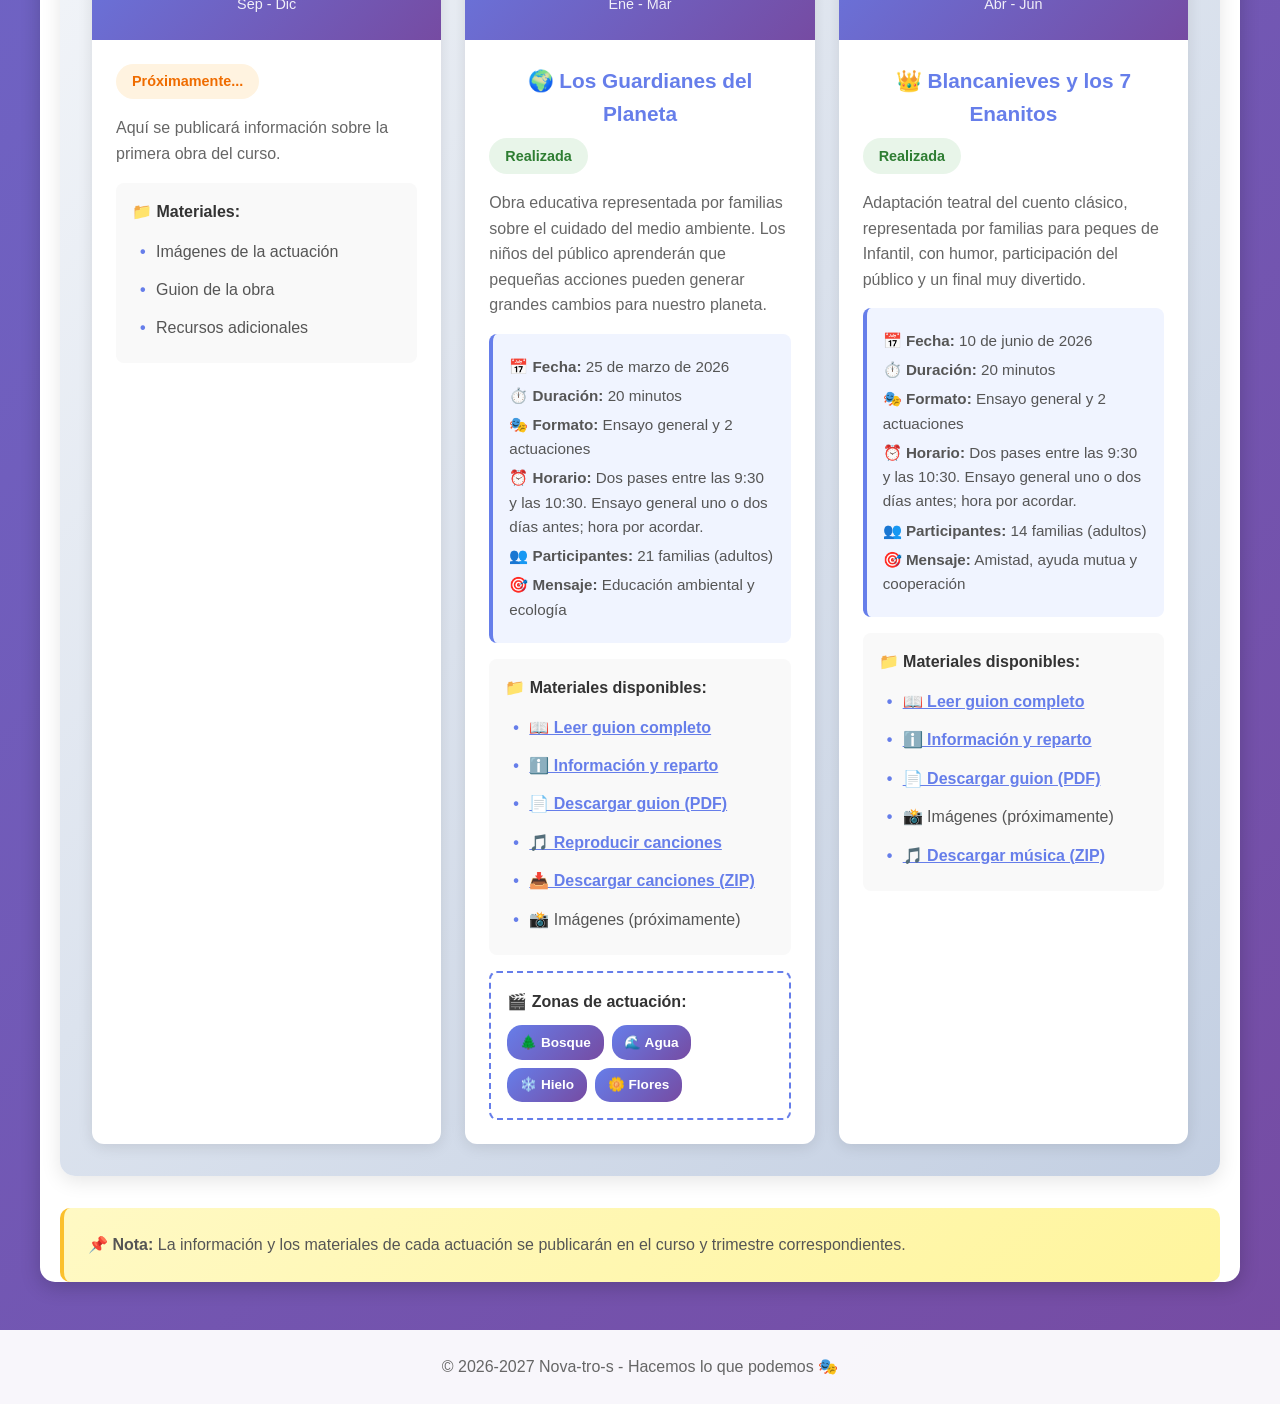
==== commit b19e0acb: "ok" ====
--- a/index.html
+++ b/index.html
@@ -91,6 +91,14 @@
                             <h5 class="play-title">🎄 Lo más importante de la Navidad</h5>
                             <p class="status current">Guion web disponible</p>
                             <p class="trimester-info">Una niña y su abuela preparan la casa para las fiestas y descubren que lo más importante es compartir tiempo con los seres queridos.</p>
+                            <div class="play-details">
+                                <p><strong>📅 Fecha:</strong> Pendiente de confirmar</p>
+                                <p><strong>⏱️ Duración:</strong> Pendiente de confirmar</p>
+                                <p><strong>🎭 Formato:</strong> Ensayo general y 2 actuaciones</p>
+                                <p><strong>⏰ Horario:</strong> Dos pases entre las 9:30 y las 10:30. Ensayo general uno o dos días antes; hora por acordar.</p>
+                                <p><strong>👥 Reparto:</strong> Pendiente de asignar · 14 personajes con diálogo</p>
+                                <p><strong>🎯 Mensaje:</strong> Amor, paz, unión y tiempo compartido en familia</p>
+                            </div>
                             <div class="trimester-materials">
                                 <p><strong>📁 Materiales disponibles:</strong></p>
                                 <ul>
@@ -113,6 +121,14 @@
                             <h5 class="play-title">🤠 Navidad en el antiguo Oeste</h5>
                             <p class="status current">Guion disponible</p>
                             <p class="trimester-info">En el pueblo de Estrella Nevada, vaqueros y vecinos aprenden a compartir la celebración y respetar sus diferencias.</p>
+                            <div class="play-details">
+                                <p><strong>📅 Fecha:</strong> 16 de diciembre de 2026</p>
+                                <p><strong>⏱️ Duración:</strong> 15-25 minutos aproximadamente</p>
+                                <p><strong>🎭 Formato:</strong> Ensayo general y 2 actuaciones</p>
+                                <p><strong>⏰ Horario:</strong> Dos pases entre las 9:30 y las 10:30. Ensayo general uno o dos días antes; hora por acordar.</p>
+                                <p><strong>👥 Personajes:</strong> 15 en la versión base o 19 en la ampliada</p>
+                                <p><strong>🎯 Mensaje:</strong> Compartir, respetar las diferencias y conservar las tradiciones</p>
+                            </div>
                             <div class="trimester-materials">
                                 <p><strong>📁 Materiales disponibles:</strong></p>
                                 <ul>
@@ -180,7 +196,8 @@
                             <div class="play-details">
                                 <p><strong>📅 Fecha:</strong> 25 de marzo de 2026</p>
                                 <p><strong>⏱️ Duración:</strong> 20 minutos</p>
-                                <p><strong>🎭 Formato:</strong> 3 actos</p>
+                                <p><strong>🎭 Formato:</strong> Ensayo general y 2 actuaciones</p>
+                                <p><strong>⏰ Horario:</strong> Dos pases entre las 9:30 y las 10:30. Ensayo general uno o dos días antes; hora por acordar.</p>
                                 <p><strong>👥 Participantes:</strong> 21 familias (adultos)</p>
                                 <p><strong>🎯 Mensaje:</strong> Educación ambiental y ecología</p>
                             </div>
@@ -223,7 +240,8 @@
                             <div class="play-details">
                                 <p><strong>📅 Fecha:</strong> 10 de junio de 2026</p>
                                 <p><strong>⏱️ Duración:</strong> 20 minutos</p>
-                                <p><strong>🎭 Formato:</strong> 3 actos</p>
+                                <p><strong>🎭 Formato:</strong> Ensayo general y 2 actuaciones</p>
+                                <p><strong>⏰ Horario:</strong> Dos pases entre las 9:30 y las 10:30. Ensayo general uno o dos días antes; hora por acordar.</p>
                                 <p><strong>👥 Participantes:</strong> 14 familias (adultos)</p>
                                 <p><strong>🎯 Mensaje:</strong> Amistad, ayuda mutua y cooperación</p>
                             </div>
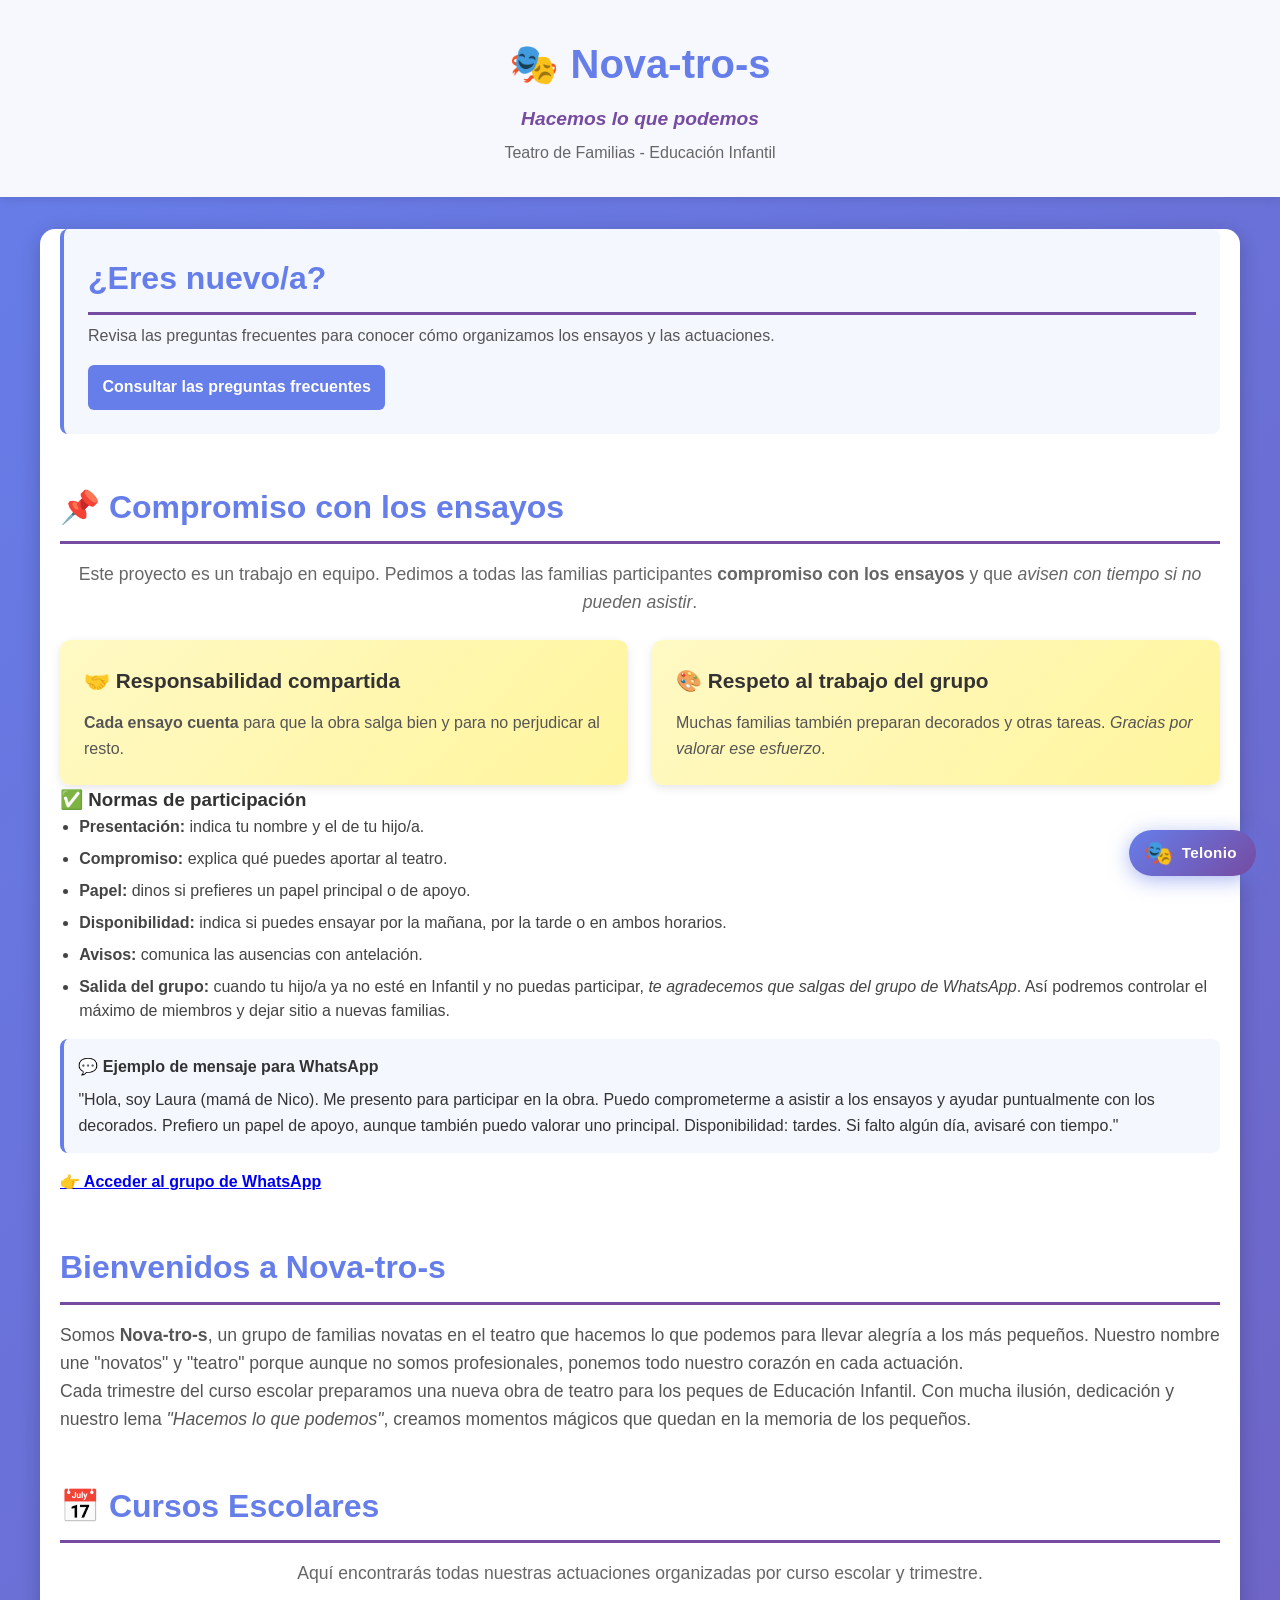
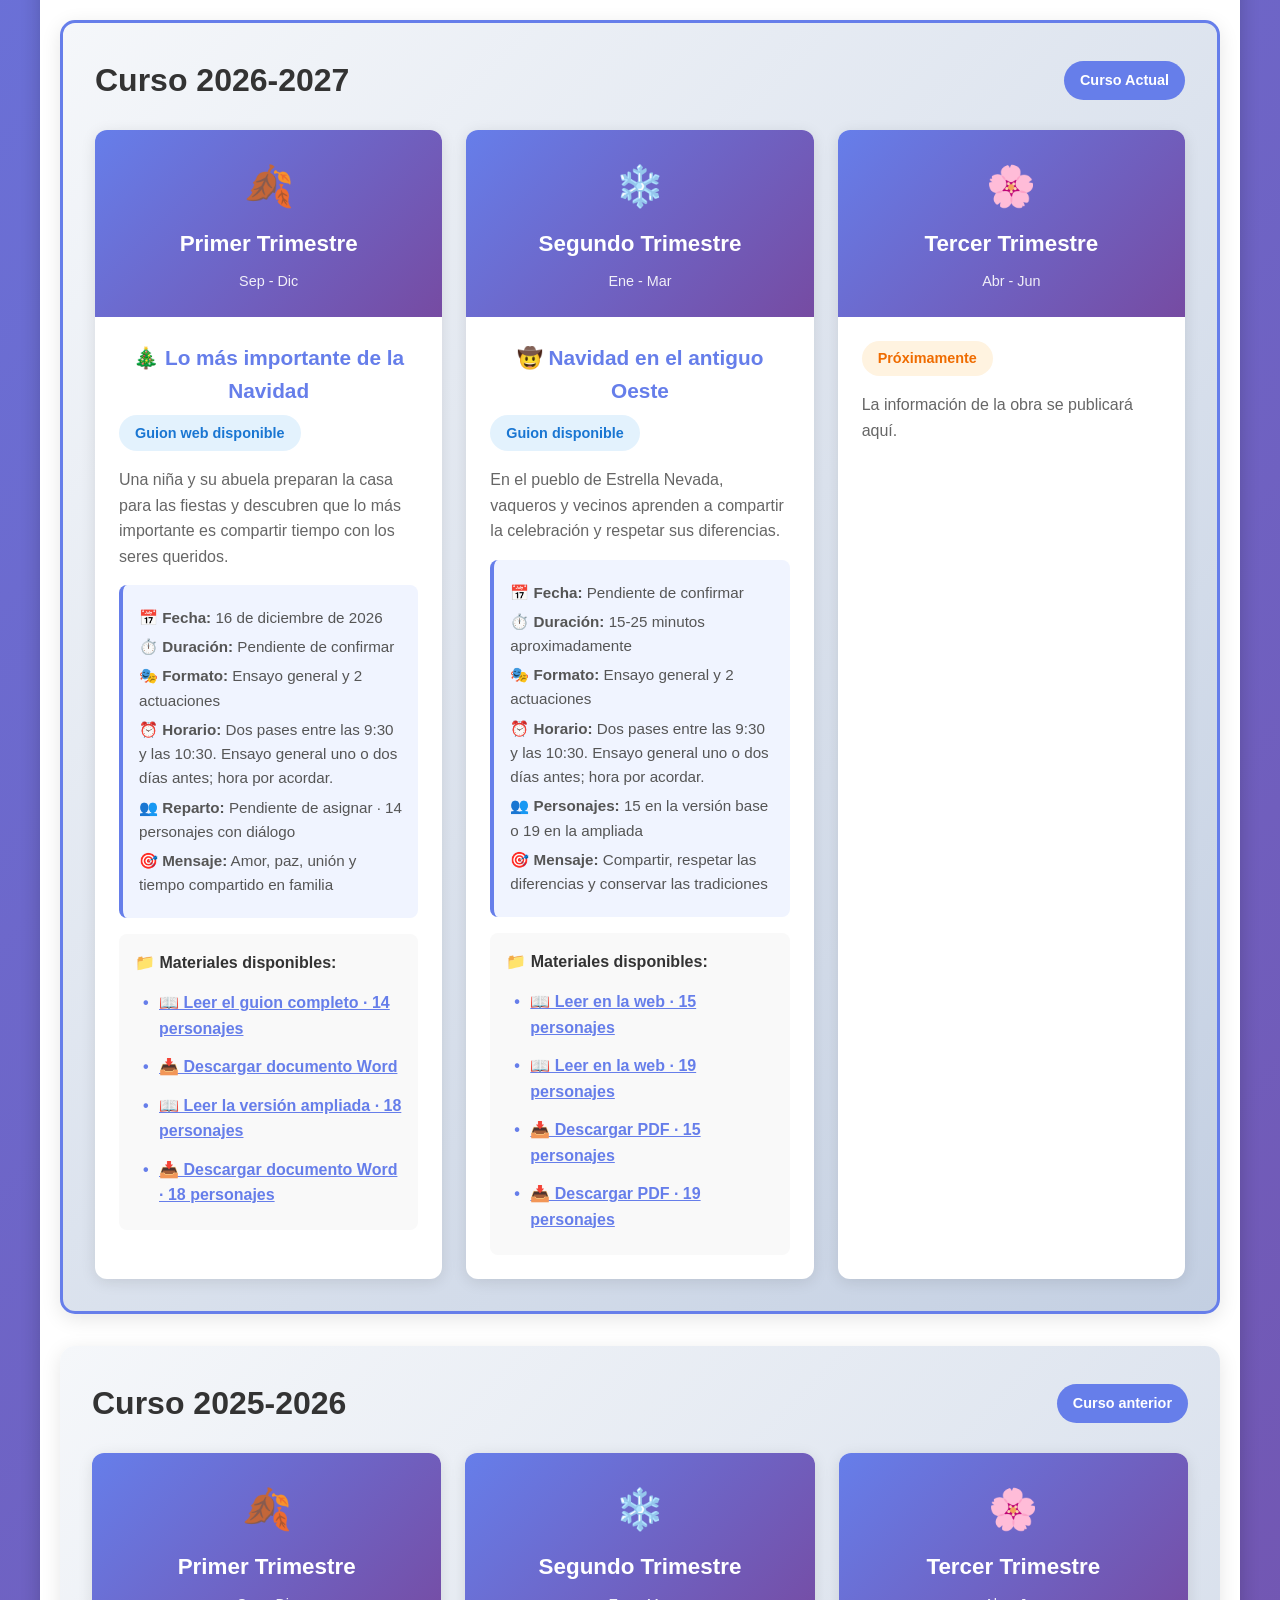
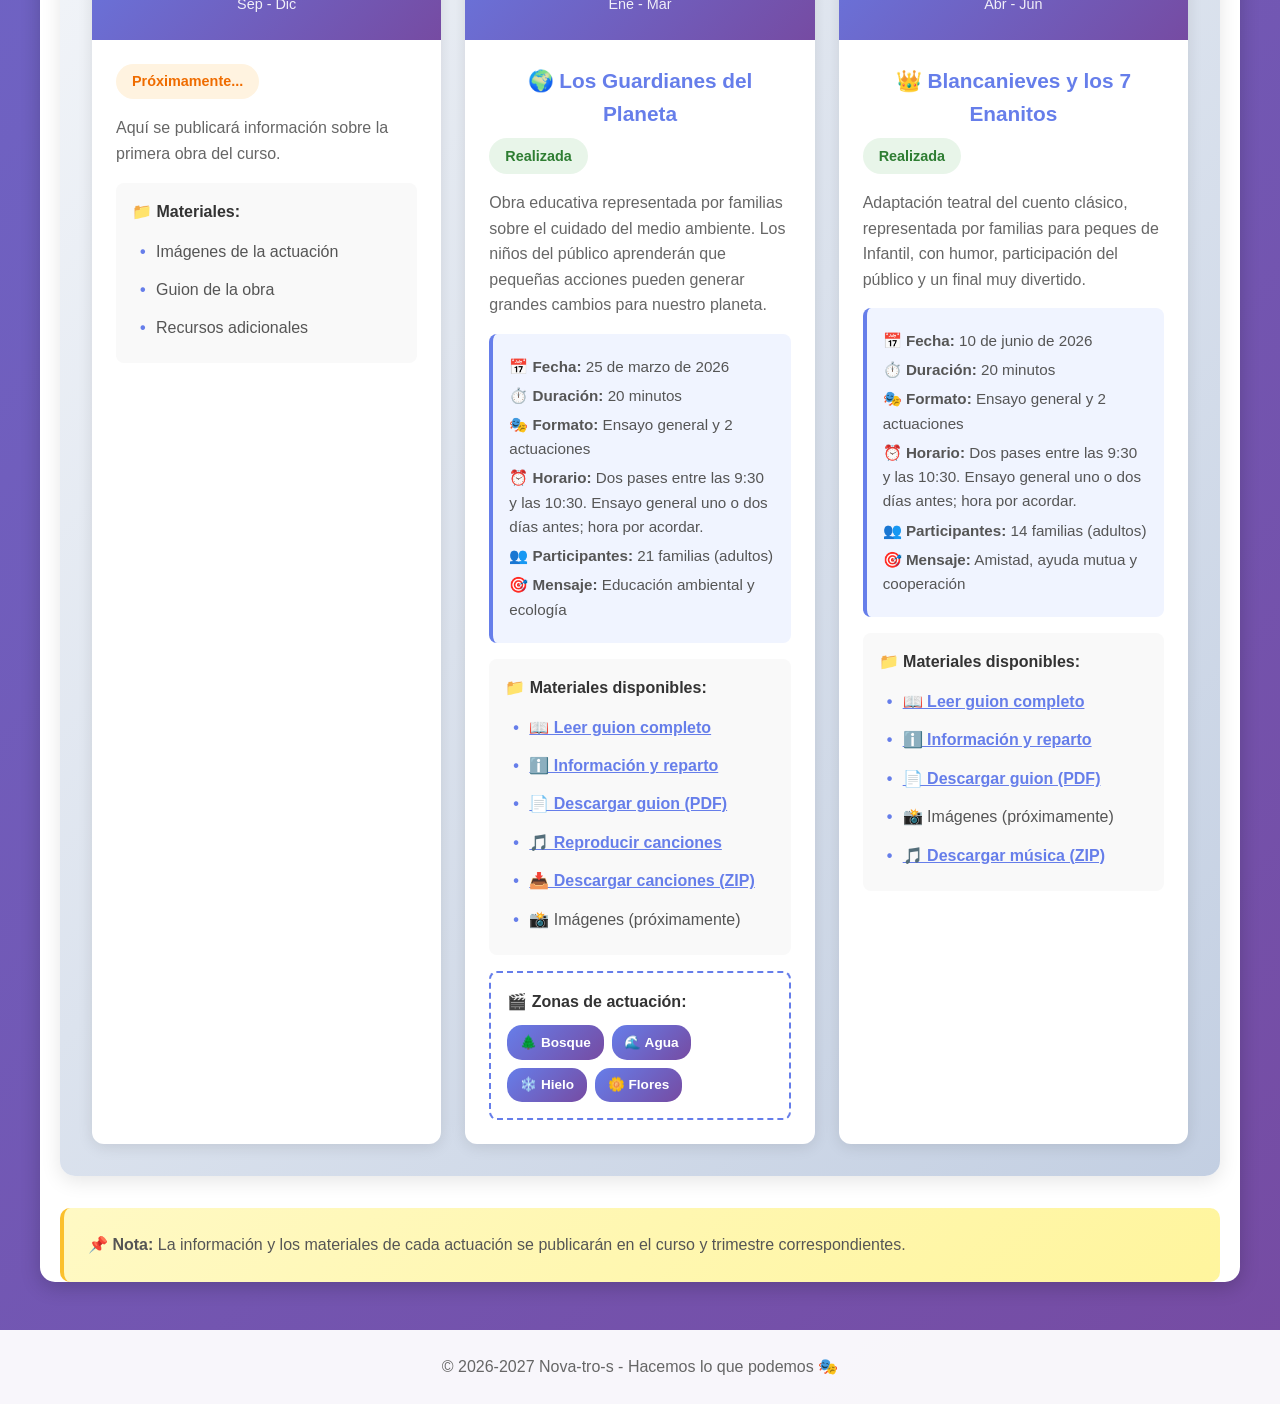
==== commit e8842830: "ok" ====
--- a/index.html
+++ b/index.html
@@ -84,7 +84,7 @@
                     <div class="trimester-box">
                         <div class="trimester-header">
                             <span class="trimester-icon">🍂</span>
-                            <h4>Teatro 1</h4>
+                            <h4>Primer Trimestre</h4>
                             <span class="trimester-period">Sep - Dic</span>
                         </div>
                         <div class="trimester-content">
@@ -92,7 +92,7 @@
                             <p class="status current">Guion web disponible</p>
                             <p class="trimester-info">Una niña y su abuela preparan la casa para las fiestas y descubren que lo más importante es compartir tiempo con los seres queridos.</p>
                             <div class="play-details">
-                                <p><strong>📅 Fecha:</strong> Pendiente de confirmar</p>
+                                <p><strong>📅 Fecha:</strong> 16 de diciembre de 2026</p>
                                 <p><strong>⏱️ Duración:</strong> Pendiente de confirmar</p>
                                 <p><strong>🎭 Formato:</strong> Ensayo general y 2 actuaciones</p>
                                 <p><strong>⏰ Horario:</strong> Dos pases entre las 9:30 y las 10:30. Ensayo general uno o dos días antes; hora por acordar.</p>
@@ -114,7 +114,7 @@
                     <div class="trimester-box">
                         <div class="trimester-header">
                             <span class="trimester-icon">❄️</span>
-                            <h4>Teatro 2</h4>
+                            <h4>Segundo Trimestre</h4>
                             <span class="trimester-period">Ene - Mar</span>
                         </div>
                         <div class="trimester-content">
@@ -122,7 +122,7 @@
                             <p class="status current">Guion disponible</p>
                             <p class="trimester-info">En el pueblo de Estrella Nevada, vaqueros y vecinos aprenden a compartir la celebración y respetar sus diferencias.</p>
                             <div class="play-details">
-                                <p><strong>📅 Fecha:</strong> 16 de diciembre de 2026</p>
+                                <p><strong>📅 Fecha:</strong> Pendiente de confirmar</p>
                                 <p><strong>⏱️ Duración:</strong> 15-25 minutos aproximadamente</p>
                                 <p><strong>🎭 Formato:</strong> Ensayo general y 2 actuaciones</p>
                                 <p><strong>⏰ Horario:</strong> Dos pases entre las 9:30 y las 10:30. Ensayo general uno o dos días antes; hora por acordar.</p>
@@ -144,7 +144,7 @@
                     <div class="trimester-box">
                         <div class="trimester-header">
                             <span class="trimester-icon">🌸</span>
-                            <h4>Teatro 3</h4>
+                            <h4>Tercer Trimestre</h4>
                             <span class="trimester-period">Abr - Jun</span>
                         </div>
                         <div class="trimester-content">
@@ -294,20 +294,20 @@
                     <span class="bot-avatar">🎭</span>
                     <div class="bot-bubble">
                         <p>¡Hola! Soy <strong>Telonio</strong>, el apuntador digital de Nova-tro-s 🎭</p>
-                            <p>Elige qué teatro quieres consultar y te enseño la información disponible:</p>
+                            <p>Elige qué trimestre quieres consultar y te enseño la información disponible:</p>
                         <div class="quick-replies">
-                            <button class="qr-btn" data-q="Teatro 1">🎄 Teatro 1</button>
-                            <button class="qr-btn" data-q="Teatro 2">🤠 Teatro 2</button>
-                            <button class="qr-btn" data-q="Teatro 3">🌸 Teatro 3</button>
+                            <button class="qr-btn" data-q="Primer trimestre">🎄 Primer trimestre</button>
+                            <button class="qr-btn" data-q="Segundo trimestre">🤠 Segundo trimestre</button>
+                            <button class="qr-btn" data-q="Tercer trimestre">🌸 Tercer trimestre</button>
                             <button class="qr-btn" data-q="Programación completa del curso">📅 Todos los trimestres</button>
                         </div>
                     </div>
                 </div>
             </div>
             <div class="quick-replies-bar">
-                <button class="qr-btn qr-small" data-q="Teatro 1">🎄 Teatro 1</button>
-                <button class="qr-btn qr-small" data-q="Teatro 2">🤠 Teatro 2</button>
-                <button class="qr-btn qr-small" data-q="Teatro 3">🌸 Teatro 3</button>
+                <button class="qr-btn qr-small" data-q="Primer trimestre">🎄 Primer trimestre</button>
+                <button class="qr-btn qr-small" data-q="Segundo trimestre">🤠 Segundo trimestre</button>
+                <button class="qr-btn qr-small" data-q="Tercer trimestre">🌸 Tercer trimestre</button>
                 <button class="qr-btn qr-small" data-q="¿Cuándo son los ensayos?">🏋️ Ensayos</button>
                 <button class="qr-btn qr-small" data-q="Programación completa del curso">📅 Curso</button>
             </div>
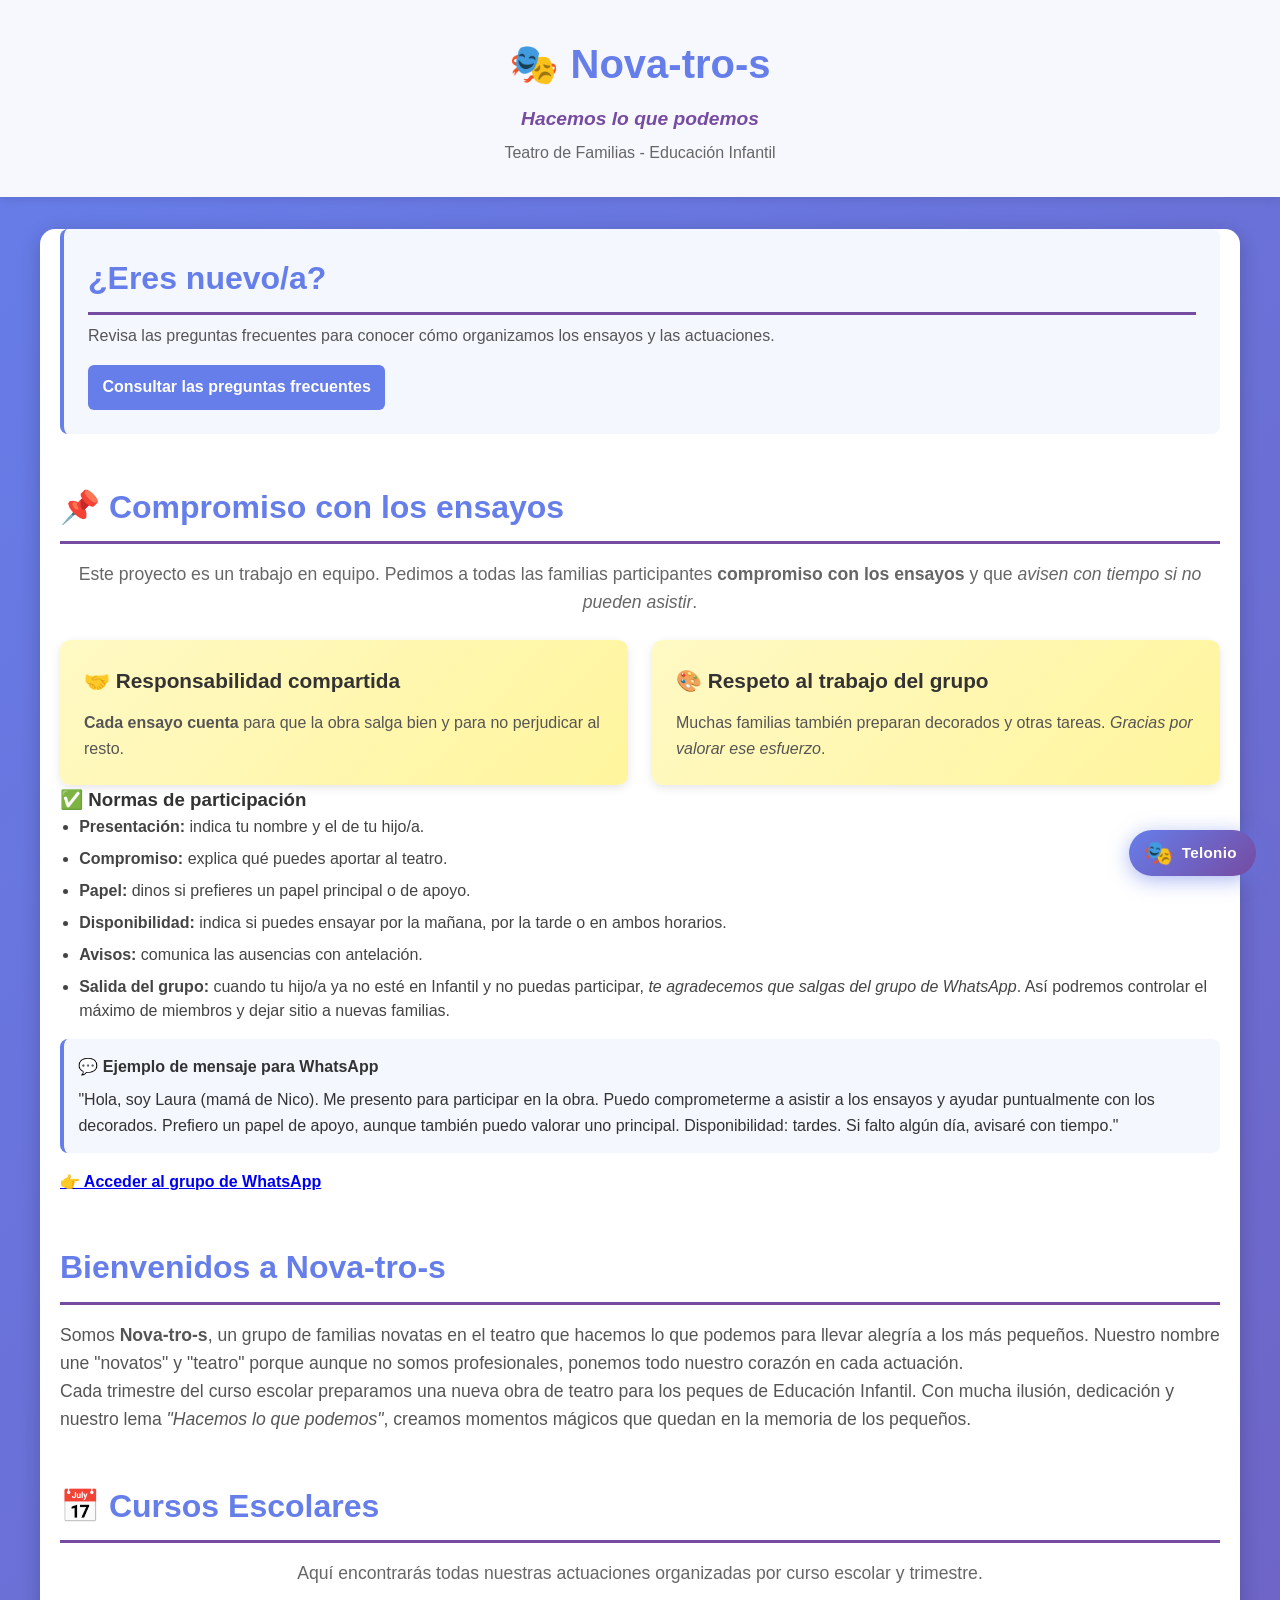
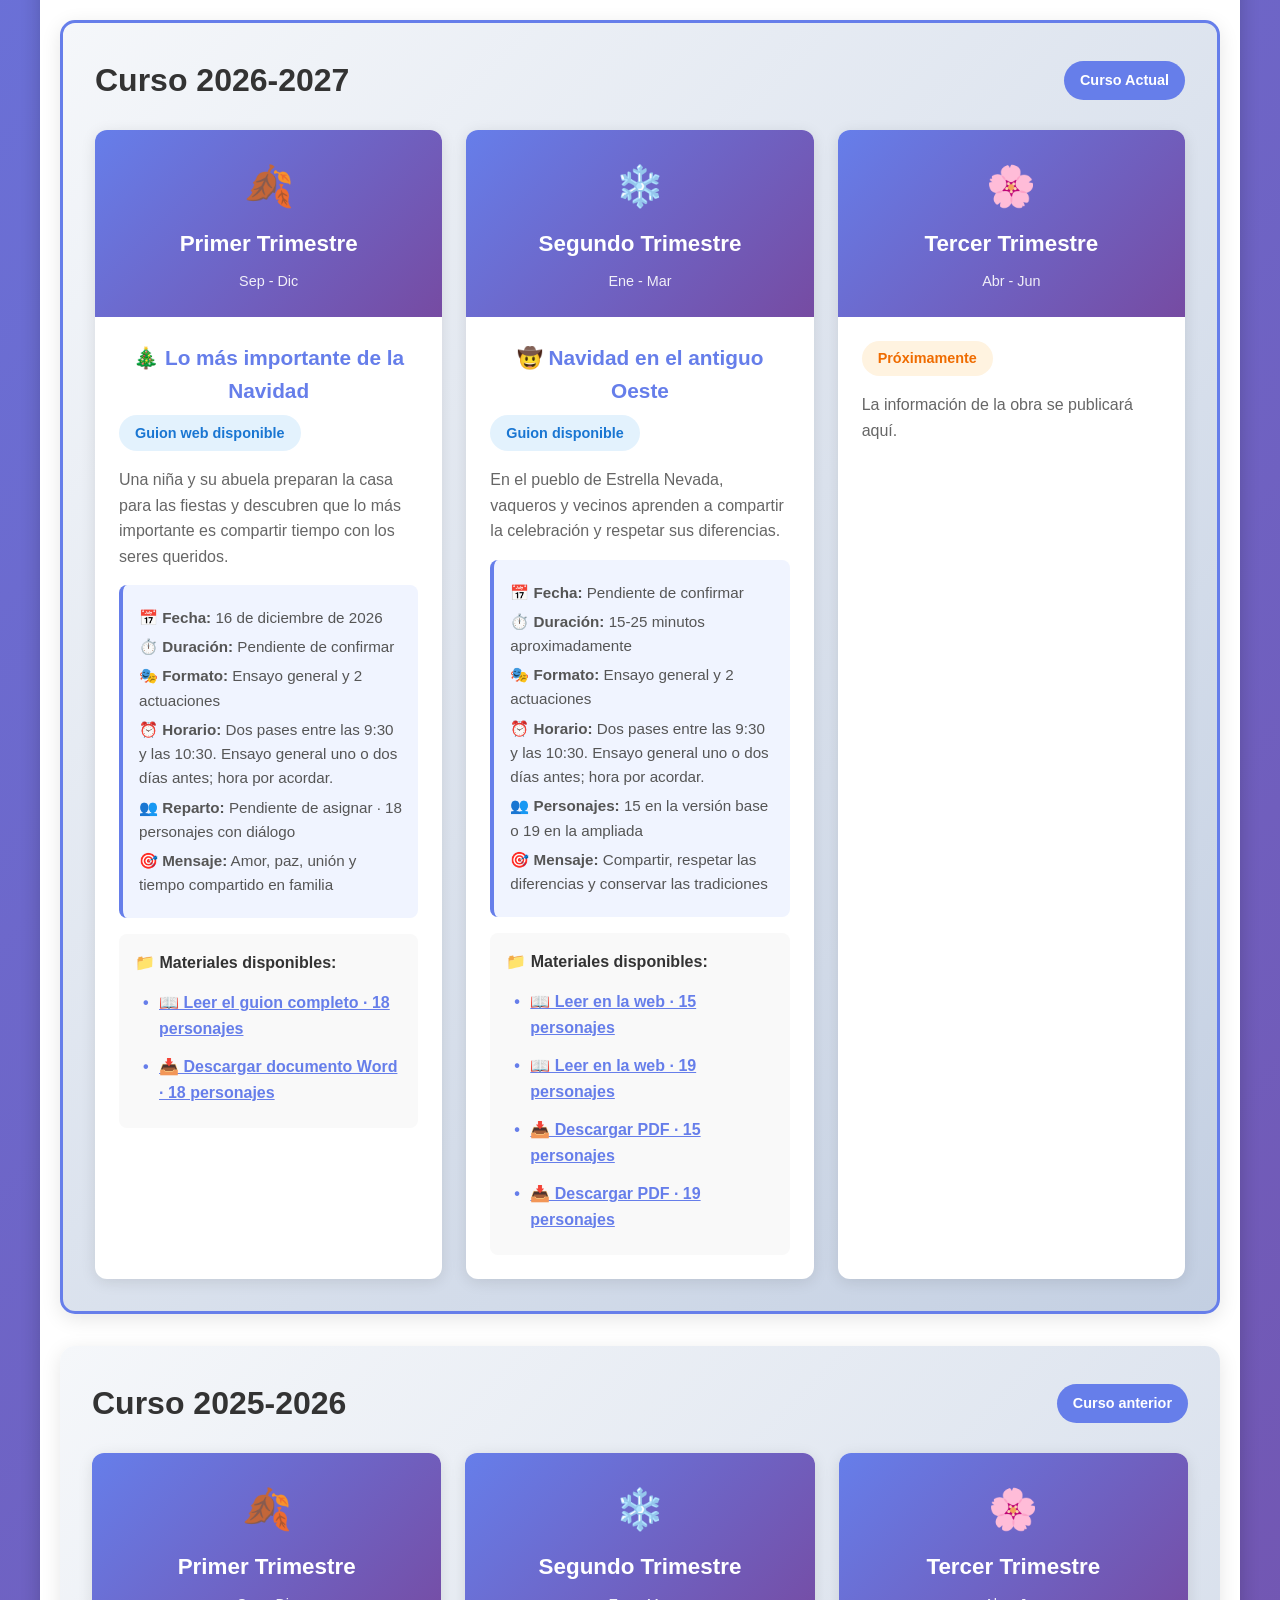
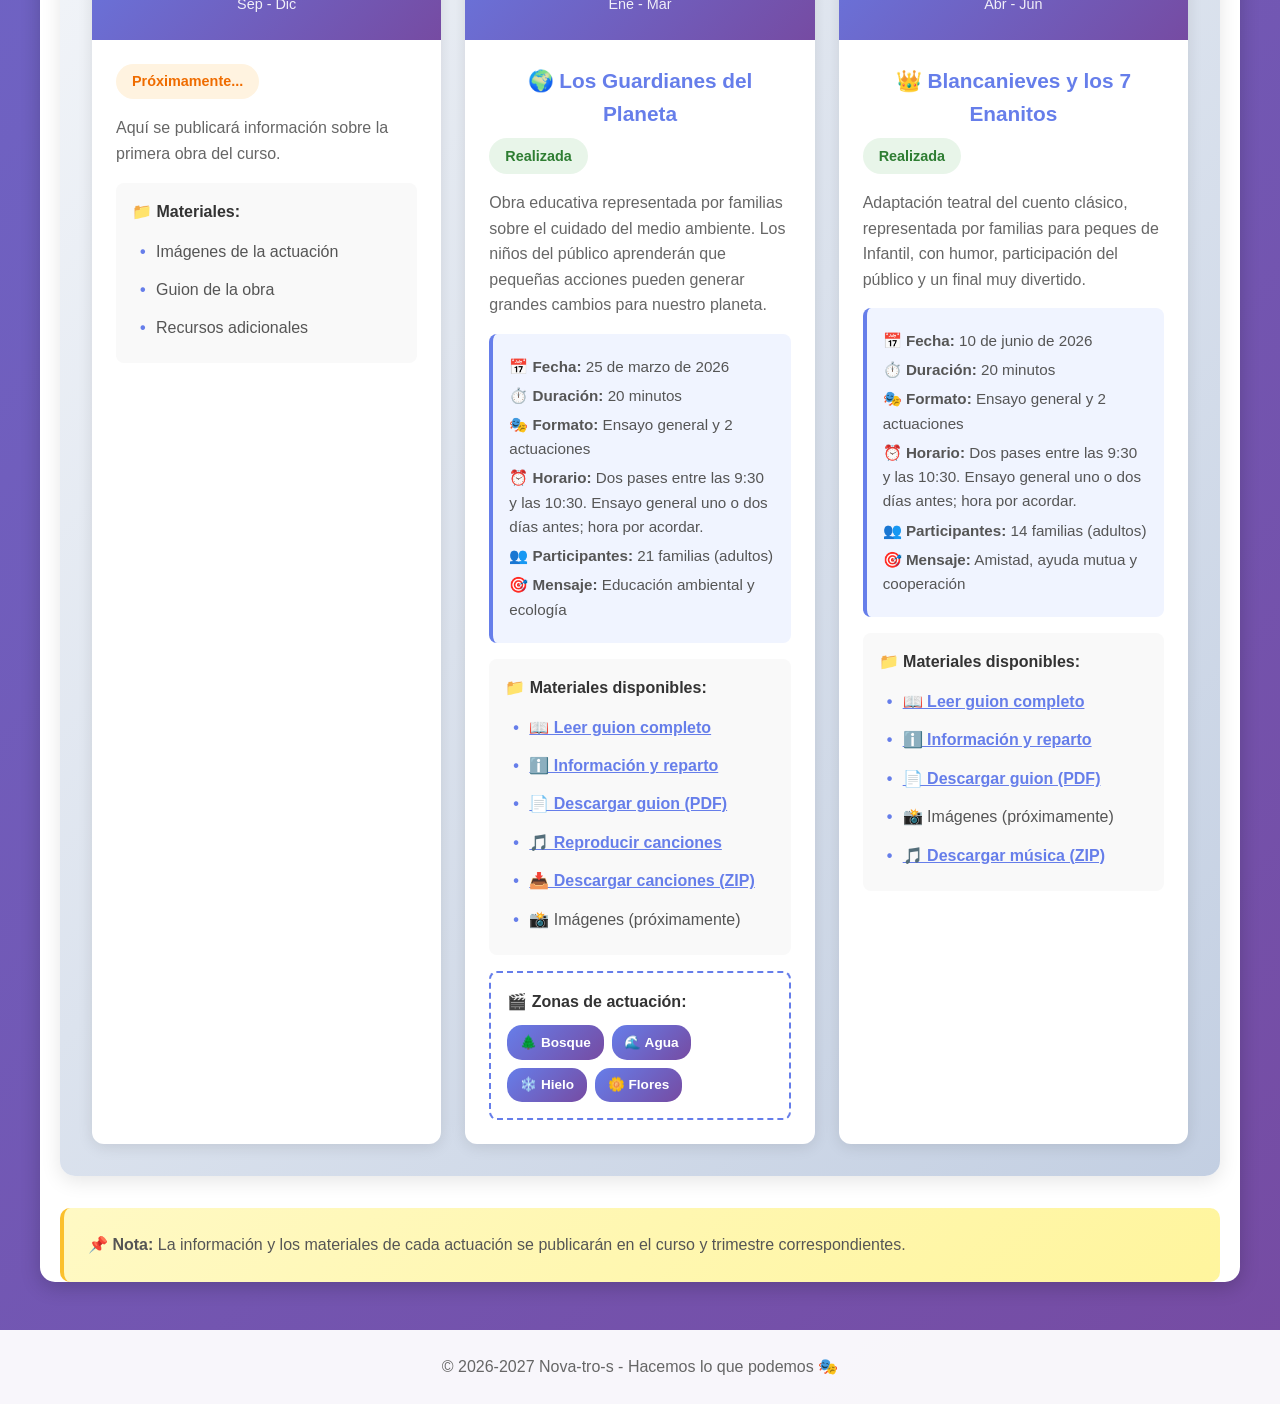
==== commit 61d6ec7a: "Activa guion de 18 personajes Co-authored-by: copilot-swe-agent[bot] <198982749+Copilot@users.norepl" ====
--- a/index.html
+++ b/index.html
@@ -96,15 +96,13 @@
                                 <p><strong>⏱️ Duración:</strong> Pendiente de confirmar</p>
                                 <p><strong>🎭 Formato:</strong> Ensayo general y 2 actuaciones</p>
                                 <p><strong>⏰ Horario:</strong> Dos pases entre las 9:30 y las 10:30. Ensayo general uno o dos días antes; hora por acordar.</p>
-                                <p><strong>👥 Reparto:</strong> Pendiente de asignar · 14 personajes con diálogo</p>
+                                <p><strong>👥 Reparto:</strong> Pendiente de asignar · 18 personajes con diálogo</p>
                                 <p><strong>🎯 Mensaje:</strong> Amor, paz, unión y tiempo compartido en familia</p>
                             </div>
                             <div class="trimester-materials">
                                 <p><strong>📁 Materiales disponibles:</strong></p>
                                 <ul>
-                                    <li><a href="2026-2027/Trimestre1/index.html">📖 Leer el guion completo · 14 personajes</a></li>
-                                    <li><a href="2026-2027/Trimestre1/LO%20MA%CC%81S%20IMPORTANTE%20DE%20LA%20NAVIDAD%20(1).docx" download>📥 Descargar documento Word</a></li>
-                                    <li><a href="2026-2027/Trimestre1/index-18personajes.html">📖 Leer la versión ampliada · 18 personajes</a></li>
+                                    <li><a href="2026-2027/Trimestre1/index-18personajes.html">📖 Leer el guion completo · 18 personajes</a></li>
                                     <li><a href="2026-2027/Trimestre1/Lo_mas_importante_de_la_Navidad_guion_definitivo.docx" download>📥 Descargar documento Word · 18 personajes</a></li>
                                 </ul>
                             </div>
